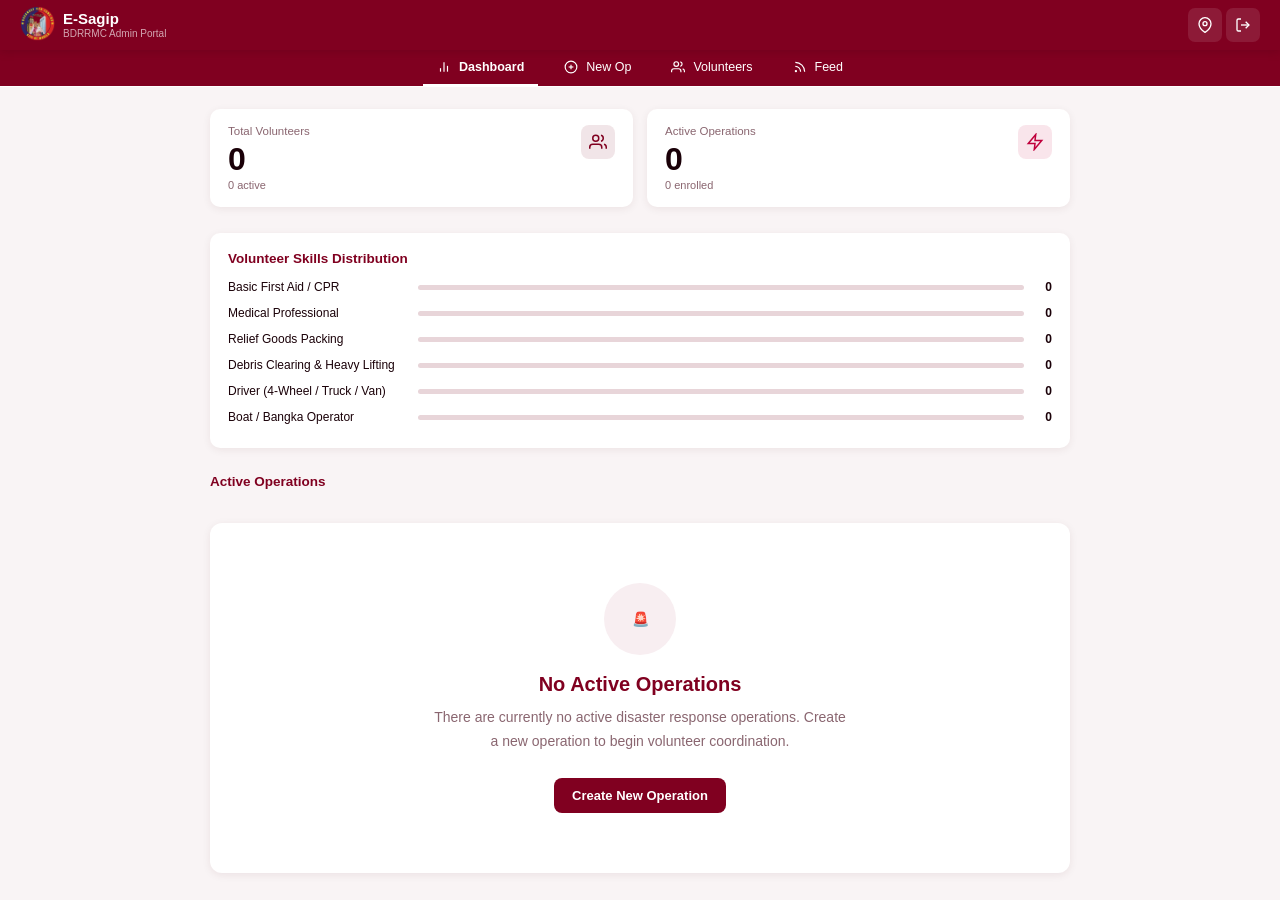
==== E-Sagip/admin_page.html @ 618970b9 "Update admin_page.html" ====
<!DOCTYPE html>
<html lang="en">
<head>
  <meta charset="UTF-8" />
  <meta name="viewport" content="width=device-width, initial-scale=1.0" />
  <title>E-Sagip – Admin Portal</title>
  <link rel="stylesheet" href="style.css" >
  <link rel="stylesheet" href="mobile.css">
  <link rel="stylesheet" href="style2.css">
  <link rel="icon" href="Images/628_icon.png" type="image/png" />
</head>
<body class="admin-page">

  <!-- Top Nav -->
  <nav class="topnav">
    <div class="topnav-logo">
      <div class="shield-sm">
        <img src="Images/628_logo.png" alt="E-Sagip Logo">
      </div>
      <div class="topnav-brand">
        <h2>E-Sagip</h2>
        <p>BDRRMC Admin Portal</p>
      </div>
    </div>
    <div class="topnav-spacer"></div>
    <div class="topnav-actions">
      <button class="icon-btn" title="Location" aria-label="Location" onclick="window.location.href='community_admin.html'">
        <svg viewBox="0 0 24 24" fill="none" stroke="currentColor" stroke-width="2">
          <path d="M21 10c0 7-9 13-9 13S3 17 3 10a9 9 0 1 1 18 0z"/>
          <circle cx="12" cy="10" r="3"/>
        </svg>
      </button>
      <button class="icon-btn" title="Logout" aria-label="Logout" onclick="handleLogout()">
        <svg viewBox="0 0 24 24" fill="none" stroke="currentColor" stroke-width="2">
          <path d="M9 21H5a2 2 0 0 1-2-2V5a2 2 0 0 1 2-2h4"/>
          <polyline points="16 17 21 12 16 7"/>
          <line x1="21" y1="12" x2="9" y2="12"/>
        </svg>
      </button>
    </div>
  </nav>

  <!-- Sub Nav -->
  <nav class="subnav">
    <button class="subnav-btn active" data-tab="dashboard" onclick="switchSubNav(this, 'dashboard')">
      <svg viewBox="0 0 24 24" fill="none" stroke="currentColor" stroke-width="2">
        <line x1="18" y1="20" x2="18" y2="10"/>
        <line x1="12" y1="20" x2="12" y2="4"/>
        <line x1="6" y1="20" x2="6" y2="14"/>
      </svg>
      Dashboard
    </button>
    <button class="subnav-btn" data-tab="newop" onclick="switchSubNav(this, 'newop')">
      <svg viewBox="0 0 24 24" fill="none" stroke="currentColor" stroke-width="2">
        <circle cx="12" cy="12" r="10"/><line x1="12" y1="8" x2="12" y2="16"/>
        <line x1="8" y1="12" x2="16" y2="12"/>
      </svg>
      New Op
    </button>
    <button class="subnav-btn" data-tab="volunteers" onclick="switchSubNav(this, 'volunteers')">
      <svg viewBox="0 0 24 24" fill="none" stroke="currentColor" stroke-width="2">
        <path d="M17 21v-2a4 4 0 0 0-4-4H5a4 4 0 0 0-4 4v2"/>
        <circle cx="9" cy="7" r="4"/>
        <path d="M23 21v-2a4 4 0 0 0-3-3.87"/>
        <path d="M16 3.13a4 4 0 0 1 0 7.75"/>
      </svg>
      Volunteers
    </button>
    <button class="subnav-btn" data-tab="feed" onclick="switchSubNav(this, 'feed')">
      <svg viewBox="0 0 24 24" fill="none" stroke="currentColor" stroke-width="2">
        <path d="M4 11a9 9 0 0 1 9 9"/><path d="M4 4a16 16 0 0 1 16 16"/>
        <circle cx="5" cy="19" r="1"/>
      </svg>
      Feed
    </button>
  </nav>

  <!-- Dashboard Tab -->
  <div id="tab-dashboard" class="dashboard-content">

    <!-- Stats -->
    <div class="stats-row">
      <div class="stat-card">
        <div class="stat-info">
          <div class="stat-label">Total Volunteers</div>
          <div class="stat-value-v">0</div>
          <div class="stat-sub">0 active</div>
        </div>
        <div class="stat-icon red">
          <svg viewBox="0 0 24 24" fill="none" stroke="currentColor" stroke-width="2">
            <path d="M17 21v-2a4 4 0 0 0-4-4H5a4 4 0 0 0-4 4v2"/>
            <circle cx="9" cy="7" r="4"/>
            <path d="M23 21v-2a4 4 0 0 0-3-3.87"/>
            <path d="M16 3.13a4 4 0 0 1 0 7.75"/>
          </svg>
        </div>
      </div>
      <div class="stat-card">
        <div class="stat-info">
          <div class="stat-label">Active Operations</div>
          <div class="stat-value-op">0</div>
          <div class="stat-sub">0 enrolled</div>
        </div>
        <div class="stat-icon orange">
          <svg viewBox="0 0 24 24" fill="none" stroke="currentColor" stroke-width="2">
            <polygon points="13 2 3 14 12 14 11 22 21 10 12 10 13 2"/>
          </svg>
        </div>
      </div>
    </div>

    <!-- Volunteer Skills Distribution -->
    <div class="skills-card">
      <div class="section-title">Volunteer Skills Distribution</div>
      <div class="skill-row">
        <span class="skill-label">Basic First Aid / CPR</span>
        <div class="skill-bar-wrap"><div class="skill-bar" style="width:0%"></div></div>
        <span class="skill-count">0</span>
      </div>
      <div class="skill-row">
        <span class="skill-label">Medical Professional</span>
        <div class="skill-bar-wrap"><div class="skill-bar" style="width:0%"></div></div>
        <span class="skill-count">0</span>
      </div>
      <div class="skill-row">
        <span class="skill-label">Relief Goods Packing</span>
        <div class="skill-bar-wrap"><div class="skill-bar" style="width:0%"></div></div>
        <span class="skill-count">0</span>
      </div>
      <div class="skill-row">
        <span class="skill-label">Debris Clearing & Heavy Lifting</span>
        <div class="skill-bar-wrap"><div class="skill-bar" style="width:0%"></div></div>
        <span class="skill-count">0</span>
      </div>
      <div class="skill-row">
        <span class="skill-label">Driver (4-Wheel / Truck / Van)</span>
        <div class="skill-bar-wrap"><div class="skill-bar" style="width:0%"></div></div>
        <span class="skill-count">0</span>
      </div>
      <div class="skill-row">
        <span class="skill-label">Boat / Bangka Operator</span>
        <div class="skill-bar-wrap"><div class="skill-bar" style="width:0%"></div></div>
        <span class="skill-count">0</span>
      </div>
    </div>

    <!-- Active Operations -->
    
    <div class="section-title">Active Operations</div>
    <div class="operations-list" id="operation-list">
      
       <div class="empty-state">
        <div class="empty-icon">🚨</div>
        <h3>No Active Operations</h3>
        <p>
            There are currently no active disaster response
            operations. Create a new operation to begin
            volunteer coordination.
        </p>

        <button class="empty-btn"
                onclick="switchSubNav(document.querySelector('[onclick*=newop]'),'newop')">
            Create New Operation
        </button>
       </div>
    </div>
  </div>

  <!-- New Op Tab -->
  <div id="tab-newop" class="dashboard-content hidden">
    <div class="section-title">Deploy New Operation</div>
    <div class="newop-card">
      <div class="form-group">
        <label>Operation Title<span class="req">*</span></label>
        <div class="input-wrap">
          <input type="text" placeholder="e.g. Flood Relief Distribution" />
        </div>
      </div>
      <div class="form-group">
        <label>
          <svg viewBox="0 0 24 24" fill="none" stroke="currentColor" stroke-width="2" width="12" height="12"><path d="M21 10c0 7-9 13-9 13S3 17 3 10a9 9 0 1 1 18 0z"/><circle cx="12" cy="10" r="3"/></svg>
          Location <span class="req">*</span>
        </label>
        <div class="input-wrap">
          <input type="text" placeholder="Purok/Street, Brgy. 628, Sta. Mesa" />
        </div>
      </div>
      <div class="newop-row">
        <div class="form-group">
          <label>
            <svg viewBox="0 0 24 24" fill="none" stroke="currentColor" stroke-width="2" width="12" height="12"><circle cx="12" cy="12" r="10"/><polyline points="12 6 12 12 16 14"/></svg>
            Schedule <span class="req">*</span>
          </label>
          <div class="input-wrap">
            <input type="datetime-local" id="sched"/>
          </div>
        </div>
        <div class="form-group">
          <label>
            <svg viewBox="0 0 24 24" fill="none" stroke="currentColor" stroke-width="2" width="12" height="12"><path d="M17 21v-2a4 4 0 0 0-4-4H5a4 4 0 0 0-4 4v2"/><circle cx="9" cy="7" r="4"/></svg>
            Volunteer Slots <span class="req">*</span>
          </label>
          <div class="input-wrap">
            <input type="number" placeholder="e.g. 20" min="1" max="1000" id="slots"/>
          </div>
        </div>
      </div>
      <div class="form-group">
        <label>Description</label>
        <textarea placeholder="Describe the operation objectives and tasks…" rows="4"></textarea>
      </div>
      <div class="form-group">
        <label>Required Skills<span class="req">*</span></label>
        <div class="skill-tags-wrap" id="skill-tags">
          <label><input type="checkbox" value="Relief Goods Packing"><span class="skill-tag">Relief Goods Packing</span></label>
          <label><input type="checkbox" value="Donation Sorting"><span class="skill-tag">Donation Sorting</span></label>
          <label><input type="checkbox" value="Inventory & Listing"><span class="skill-tag">Inventory & Listing</span></label>
          <label><input type="checkbox" value="Debris Clearing & Heavy Lifting"><span class="skill-tag">Debris Clearing & Heavy Lifting</span></label>
          <label><input type="checkbox" value="Mud Clearing & Sweeping"><span class="skill-tag">Mud Clearing & Sweeping</span></label>
          <label><input type="checkbox" value="Basic Carpentry"><span class="skill-tag">Basic Carpentry</span></label>
          <label><input type="checkbox" value="Community Kitchen / Cooking"><span class="skill-tag">Community Kitchen / Cooking</span></label>
          <label><input type="checkbox" value="Crowd Control & Ushering"><span class="skill-tag">Crowd Control & Ushering</span></label>
          <label><input type="checkbox" value="Child & Elderly Care"><span class="skill-tag">Child & Elderly Care</span></label>
          <label><input type="checkbox" value="Basic First Aid / CPR"><span class="skill-tag">Basic First Aid / CPR</span></label>
          <label><input type="checkbox" value="Medical Professional"><span class="skill-tag">Medical Professional</span></label>
          <label><input type="checkbox" value="Psychological First Aid"><span class="skill-tag">Psychological First Aid</span></label>
          <label><input type="checkbox" value="Driver (4-Wheel / Truck / Van)"><span class="skill-tag">Driver (4-Wheel / Truck / Van)</span></label>
          <label><input type="checkbox" value="Basic Electrical / Wiring Safety"><span class="skill-tag">Basic Electrical / Wiring Safety</span></label>
          <label><input type="checkbox" value="Boat / Bangka Operator"><span class="skill-tag">Boat / Bangka Operator</span></label>
          <label><input type="checkbox" value="None"><span class="skill-tag">None</span></label>
          <label>
            <input type="checkbox" value="Others" name="skill" id="skill-others" class="others" />
            <span class="skill-tag">Others: Please Specify</span>
          </label>
          <div class="others-div hidden" id="others-div">
            <label for="other-skill">Please describe other required skills:</label>
            <textarea id="other-skill" class="other-skill" placeholder="Enter other skills here"></textarea>
          </div>
        </div>
      </div>
      <button class="btn-deploy" onclick="handleDeployOp()">🚀Deploy Operation</button>
    </div>
  </div>

  <!-- Volunteers Tab -->
  <div id="tab-volunteers" class="dashboard-content hidden">
    <div class="section-title">Volunteer Database</div>

    <!-- Search -->
    <div class="vol-search-wrap">
      <svg viewBox="0 0 24 24" fill="none" stroke="currentColor" stroke-width="2" width="15" height="15"><circle cx="11" cy="11" r="8"/><line x1="21" y1="21" x2="16.65" y2="16.65"/></svg>
      <input type="text" id="vol-search" placeholder="Search by name or skill…" oninput="filterVolunteers()" />
    </div>

    <!-- Skill filter chips -->
    <!-- Skill Tabs -->
<div class="vol-filter-row" id="vol-filter-row">
  <button class="vfilter-btn active" data-key="all"      onclick="setVolTab(this)">All Skills</button>
  <button class="vfilter-btn"        data-key="firstaid" onclick="setVolTab(this)">Basic First Aid / CPR</button>
  <button class="vfilter-btn"        data-key="medical"  onclick="setVolTab(this)">Medical Professional</button>
  <button class="vfilter-btn"        data-key="psych"    onclick="setVolTab(this)">Psychological First Aid</button>
  <button class="vfilter-btn"        data-key="relief"   onclick="setVolTab(this)">Relief Goods Packing</button>
  <button class="vfilter-btn"        data-key="debris"   onclick="setVolTab(this)">Debris Clearing &amp; Heavy Lifting</button>
  <button class="vfilter-btn"        data-key="driver"   onclick="setVolTab(this)">Driver</button>
  <button class="vfilter-btn"        data-key="boat"     onclick="setVolTab(this)">Boat / Bangka Operator</button>
</div>

<!-- Tab Panels -->
<div id="vol-panels">



  <div class="vol-panel" id="vpanel-firstaid">
    <div class="vol-empty-state">
      <div class="empty-icon">🩹</div>
      <h3>No First Aid / CPR Volunteers yet</h3>
      <p>Recruit volunteers with CPR and first aid training.</p>
    </div>
  </div>

  <div class="vol-panel" id="vpanel-medical">
    <div class="vol-empty-state">
      <div class="empty-icon">🏥</div>
      <h3>No Medical Professional yet</h3>
      <p>Recruit Volunteers with medical background.</p>
    </div>
  </div>

  <div class="vol-panel" id="vpanel-psych">
    <div class="vol-empty-state">
      <div class="empty-icon">🧠</div>
      <h3>No Psych First Aid volunteers yet</h3>
      <p>Recruit volunteer with mental health training.</p>
    </div>
  </div>

  <div class="vol-panel" id="vpanel-relief">
    <div class="vol-empty-state">
      <div class="empty-icon">📦</div>
      <h3>No relief goods packers yet</h3>
      <p>No registered volunteers for packing operations.</p>
    </div>
  </div>

  <div class="vol-panel" id="vpanel-debris">
    <div class="vol-empty-state">
      <div class="empty-icon">🪨</div>
      <h3>No debris clearing volunteers yet</h3>
      <p>No registered volunteers for debris clearing</p>
    </div>
  </div>

  <div class="vol-panel" id="vpanel-driver">
    <div class="vol-empty-state">
      <div class="empty-icon">🚗</div>
      <h3>No registered volunteers driver yet</h3>
      <p>Recruit driver for logistics and evacuation.</p>
    </div>
  </div>

  <div class="vol-panel" id="vpanel-boat">
    <div class="vol-empty-state">
      <div class="empty-icon">⛵</div>
      <h3>No boat operator volunteers yet</h3>
      <p>Recruit volunteers with experience in boat operations.</p>
    </div>
  </div>

</div>
    <!--SAMPLE DESIGN-->
    
    <div class="vol-list" id="vol-list">

  <div class="vol-card">
    <div class="vol-ops">
      <div class="vol-avatar">MS</div>
      <div class="vol-info">
        <div class="vol-name">Sample lang 'to' <span class="vol-badge active">active</span></div>
        <div class="vol-meta">Purok 2, Brgy. 628 · 09171234567</div>
        <div class="vol-skills-row">
          <span class="vstag">Basic First Aid / CPR</span>
          <span class="vstag">Medical Professional</span>
        </div>
      </div>
      <div class="vol-ops-text">
        <span class="vol-ops-num">5</span>
        <span class="vol-ops-lbl">ops</span>
      </div>
    </div>
    <div class="vol-ops-btn">
      <button class="v-edit" onclick="openEditModal(this)">
        <svg viewBox="0 0 24 24" fill="none" stroke="currentColor" stroke-width="2" width="16" height="16">
          <path d="M11 4H4a2 2 0 0 0-2 2v14a2 2 0 0 0 2 2h14a2 2 0 0 0 2-2v-7"/>
          <path d="M18.5 2.5a2.121 2.121 0 0 1 3 3L12 15l-4 1 1-4 9.5-9.5z"/>
        </svg>
        Edit
      </button>
      <button class="v-approve" onclick="handleApprove(this)">
        <svg viewBox="0 0 24 24" fill="none" stroke="currentColor" stroke-width="2" width="16" height="16">
          <path d="M20 6L9 17l-5-5" />
        </svg>
        Approve
      </button>
      <button class="v-remove" onclick="openRemoveModal(this)">
        <svg viewBox="0 0 24 24" fill="none" stroke="currentColor" stroke-width="2" width="16" height="16">
          <polyline points="3 6 5 6 21 6"/>
          <path d="M19 6l-1 14a2 2 0 0 1-2 2H8a2 2 0 0 1-2-2L5 6"/>
          <path d="M10 11v6"/>
          <path d="M14 11v6"/>
          <path d="M9 6V4a1 1 0 0 1 1-1h4a1 1 0 0 1 1 1v2"/>
        </svg>
        Remove
      </button>
    </div>
  </div>

</div>


<!-- ===== EDIT MODAL ===== -->
<div class="modal-overlay hidden" id="edit-modal" role="dialog" aria-modal="true" aria-labelledby="edit-modal-title">
  <div class="modal-box">
    <button class="modal-close" onclick="closeEditModal()" aria-label="Close">&times;</button>
    <h2 class="modal-title" id="edit-modal-title">Edit Volunteer</h2>
    <div class="form-grp">
      <label class="form-lbl" for="edit-name">Full Name</label>
      <input type="text" id="edit-name" />
    </div>
    <div class="form-grp">
      <label class="form-lbl" for="edit-contact">Contact Number</label>
      <input type="text" id="edit-contact" />
    </div>
    <div class="form-grp">
      <label class="form-lbl" for="edit-address">Address</label>
      <input type="text" id="edit-address" />
    </div>
    <div class="form-grp">
      <label class="form-lbl" for="edit-status">Status</label>
       <select class="edit-status" id="edit-status">
            <option disabled selected>Select status</option>
            <option>active</option>
            <option>inactive</option>
      </select>
    </div>
    <div class="modal-footer">
      <button class="btn-cancel" onclick="closeEditModal()">Cancel</button>
      <button class="btn-save" onclick="saveEditModal()">Save Changes</button>
    </div>
  </div>
</div>


<!-- ===== REMOVE MODAL ===== -->
<div class="modal-overlay hidden" id="remove-modal" role="dialog" aria-modal="true" aria-labelledby="remove-modal-title">
  <div class="modal-box">
    <h2 class="modal-title" id="remove-modal-title">Remove Volunteer?</h2>
    <p class="confirm-text">
      This will permanently remove <strong id="remove-vol-name"></strong> from the database.
    </p>
    <div class="modal-footer">
      <button class="btn-cancel" onclick="closeRemoveModal()">Cancel</button>
      <button class="btn-remove-confirm" onclick="confirmRemoveModal()">Remove</button>
    </div>
  </div>
</div>
  </div>

  <!-- Feed Tab -->
  <div id="tab-feed" class="dashboard-content hidden">

    <!-- Hero Banner -->
    <div class="feed-hero">
      <div class="feed-hero-overlay">
        <div class="feed-hero-text">
          <h2>Community Impact Feed</h2>
          <p>Documenting the heart of Barangay 628</p>
        </div>
      </div>
    </div>

    <div class="feed-body">

      <!-- Quote Card -->
      <div class="feed-quote-card">
        <div class="feed-quote-avatar"><h1>❝</h1></div>
        <div class="feed-quote-text">
          <em>Ang pagtulong sa kapwa ay pagtulong sa sarili. Every hand we extend in service multiplies the strength of our community.</em>
          <div class="feed-quote-attr">— BDRRMC Brgy. 628</div>
        </div>
      </div>

      <!-- Leaderboard -->
      <div class="feed-section-card">
        <div class="feed-section-header">
          <span class="span1">
            <svg viewBox="0 0 24 24" fill="none" stroke="currentColor" stroke-width="2" width="20" height="20"><path d="M17 21v-2a4 4 0 0 0-4-4H5a4 4 0 0 0-4 4v2"/><circle cx="9" cy="7" r="4"/></svg>
            Volunteer Leaderboard
          </span>
          <span class="feed-month">June 2026</span>
        </div>
        <div class="leaderboard-list">
          <div class="lb-row">
            <span class="lb-medal gold"><p>🥇</p></span>
            <div class="lb-avatar"><h2>JR</h2></div>
            <div class="lb-info">
              <div class="lb-name">Jose Reyes</div>
              <div class="lb-role">Search & Rescue</div>
            </div>
            <div class="lb-right">
              <span class="lb-ops">0 ops</span>
              <span class="lb-pct">0%</span>
              <span class="time">96h</span>
            </div>
          </div>
        
      </div>
      </div>

      <!-- Impact Stats -->
      <div class="impact-stats-row">
        <div class="impact-stat">
          <svg viewBox="0 0 24 24" fill="none" stroke="var(--primary)" stroke-width="2" width="22" height="22"><path d="M17 21v-2a4 4 0 0 0-4-4H5a4 4 0 0 0-4 4v2"/><circle cx="9" cy="7" r="4"/><path d="M23 21v-2a4 4 0 0 0-3-3.87"/><path d="M16 3.13a4 4 0 0 1 0 7.75"/></svg>
          <div class="impact-num">0</div>
          <div class="impact-lbl">Volunteers</div>
        </div>
        <div class="impact-stat">
          <svg viewBox="0 0 24 24" fill="none" stroke="#e0003c" stroke-width="2" width="30" height="30"><path d="M20.84 4.61a5.5 5.5 0 0 0-7.78 0L12 5.67l-1.06-1.06a5.5 5.5 0 0 0-7.78 7.78l1.06 1.06L12 21.23l7.78-7.78 1.06-1.06a5.5 5.5 0 0 0 0-7.78z"/></svg>
          <div class="impact-num">0</div>
          <div class="impact-lbl">Families Helped</div>
        </div>
        <div class="impact-stat">
          <svg viewBox="0 0 24 24" fill="none" stroke="#e8a000" stroke-width="2" width="22" height="22"><polygon points="12 2 15.09 8.26 22 9.27 17 14.14 18.18 21.02 12 17.77 5.82 21.02 7 14.14 2 9.27 8.91 8.26 12 2"/></svg>
          <div class="impact-num">0</div>
          <div class="impact-lbl">Operations</div>
        </div>
      </div>

      <!-- Recent Successful Operations -->
     <div class="feed-section-header">
  <span class="rso">Recent Successful Operations</span>
  <a href="#" class="a-view">View all →</a>
</div>
<div class="recent-op-list" id="recent-op-list">
<div class="recent-op-card">

  <!-- Image area -->
  <div class="recent-op-img">
    <div class="recent-op-img-placeholder">
     <img src="Images/outreach.jpg" alt="outreach">
    </div>
    <div class="recent-op-date">April 3, 2026</div>
    <div class="recent-op-label">
      <svg viewBox="0 0 24 24" fill="none" stroke="currentColor"
           stroke-width="2" width="12" height="12">
        <polygon points="12 2 15.09 8.26 22 9.27 17 14.14
                         18.18 21.02 12 17.77 5.82 21.02
                         7 14.14 2 9.27 8.91 8.26 12 2"/>
      </svg>
      Most Impactful Operation – Q1 2026
    </div>
  </div>

  <div class="recent-op-body">
    <p class="recent-op-name">Typhoon Auring Relief Operations</p>
    <div class="recent-op-loc">
      <svg viewBox="0 0 24 24" fill="none" stroke="currentColor"
           stroke-width="2" width="12" height="12">
        <path d="M12 2C8.13 2 5 5.13 5 9c0 5.25 7 13 7 13s7-7.75 7-13c0-3.87-3.13-7-7-7z"/>
        <circle cx="12" cy="9" r="2.5"/>
      </svg>
      Purok 1–3, Brgy. 628
    </div>

    <div class="recent-op-badges">
      <span class="badge-vol">
        <svg viewBox="0 0 24 24" fill="none" stroke="currentColor"
             stroke-width="2" width="13" height="13">
          <path d="M17 21v-2a4 4 0 0 0-4-4H5a4 4 0 0 0-4 4v2"/>
          <circle cx="9" cy="7" r="4"/>
          <path d="M23 21v-2a4 4 0 0 0-3-3.87"/>
          <path d="M16 3.13a4 4 0 0 1 0 7.75"/>
        </svg>
        42 volunteers
      </span>
      <span class="badge-helped">
        <svg viewBox="0 0 24 24" fill="none" stroke="currentColor"
             stroke-width="2" width="13" height="13">
          <path d="M20.84 4.61a5.5 5.5 0 0 0-7.78 0L12 5.67l-1.06-1.06
                   a5.5 5.5 0 0 0-7.78 7.78l1.06 1.06L12 21.23l7.78-7.78
                   1.06-1.06a5.5 5.5 0 0 0 0-7.78z"/>
        </svg>
        380 helped
      </span>
    </div>

    <p class="recent-op-desc">
      42 volunteers distributed 380 relief packs to flood-affected families
      in Purok 1 to 3. Our logistics team worked through the night to ensure
      no family was left without aid. Maraming salamat sa lahat ng lumahok!
    </p>

    <div class="recent-op-tags">#ReliefOps</div>
  </div>

  <div class="recent-op-footer">
    <label class="recent-op-like" title="Like operation">
      <input type="checkbox" class="recent-op-like-input" aria-label="Like" />
      <span class="recent-op-icon-btn recent-op-like-btn">
        <svg viewBox="0 0 24 24" fill="none" stroke="currentColor"
             stroke-width="2" width="16" height="16">
          <path d="M20.84 4.61a5.5 5.5 0 0 0-7.78 0L12 5.67l-1.06-1.06
                   a5.5 5.5 0 0 0-7.78 7.78l1.06 1.06L12 21.23l7.78-7.78
                   1.06-1.06a5.5 5.5 0 0 0 0-7.78z"/>
        </svg>
        <span class="like-count">0</span>
      </span>
    </label>
    <button class="recent-op-icon-btn">
      <svg viewBox="0 0 24 24" fill="none" stroke="currentColor"
           stroke-width="2" width="16" height="16">
        <path d="M21 15a2 2 0 0 1-2 2H7l-4 4V5a2 2 0 0 1 2-2h14a2 2 0 0 1 2 2z"/>
      </svg>
      Comment
    </button>
    <button class="recent-op-btn">
      <svg viewBox="0 0 24 24" fill="none" stroke="currentColor"
           stroke-width="2" width="16" height="16">
        <circle cx="18" cy="5" r="3"/>
        <circle cx="6" cy="12" r="3"/>
        <circle cx="18" cy="19" r="3"/>
        <line x1="8.59" y1="13.51" x2="15.42" y2="17.49"/>
        <line x1="15.41" y1="6.51" x2="8.59" y2="10.49"/>
      </svg>
    </button>
    <span style="flex:1"></span>
    <button class="post-edit" id="post-edit"> <svg viewBox="0 0 24 24" fill="none" stroke="currentColor" stroke-width="2" width="16" height="16">
          <path d="M11 4H4a2 2 0 0 0-2 2v14a2 2 0 0 0 2 2h14a2 2 0 0 0 2-2v-7"/>
          <path d="M18.5 2.5a2.121 2.121 0 0 1 3 3L12 15l-4 1 1-4 9.5-9.5z"/>
        </svg><span class="a-post-edit">Edit</span></button>
    <button class="post-remove" id="post-remove"><svg viewBox="0 0 24 24" fill="none" stroke="currentColor" stroke-width="2" width="16" height="16">
          <polyline points="3 6 5 6 21 6"/>
          <path d="M19 6l-1 14a2 2 0 0 1-2 2H8a2 2 0 0 1-2-2L5 6"/>
          <path d="M10 11v6"/>
          <path d="M14 11v6"/>
          <path d="M9 6V4a1 1 0 0 1 1-1h4a1 1 0 0 1 1 1v2"/>
        </svg></button>
    </div>

</div>
</div>

  <div class="feed-footer-container">
    <div class="v-logo-container">
    <div class="v-logo">  <svg viewBox="0 0 24 24" fill="none" stroke="currentColor" stroke-width="2">
        <path d="M17 21v-2a4 4 0 0 0-4-4H5a4 4 0 0 0-4 4v2"/>
        <circle cx="9" cy="7" r="4"/>
        <path d="M23 21v-2a4 4 0 0 0-3-3.87"/>
        <path d="M16 3.13a4 4 0 0 1 0 7.75"/>
      </svg>
    </div>
    </div>

      <h3>Be Part of the Story</h3>
      <p>Join E-Sagip and help build a more resilient Barangay 628. Every volunteer counts.</p>
      <div class="vol-num-container">
      <p><svg viewBox="0 0 24 24" fill="none" stroke="currentColor" stroke-width="2" width="16" height="16">
  <polygon points="12 2 15.09 8.26 22 9.27 17 14.14 18.18 21.02 12 17.77 5.82 21.02 7 14.14 2 9.27 8.91 8.26 12 2"/>
</svg>
<p id="vol-num" class="vol-num">0</p> volunteers and counting</p>
      </div>
    
    </div>
  </div>

    </div>
  </div>

  <script src="script.js"></script>
  <script src="vol_filter.js"></script>
  <script src="edit_delete.js"></script>
  <script src="new_operation.js"></script>
</body>
</html>
---- E-Sagip/style.css ----
*, *::before, *::after {
  box-sizing: border-box;
  margin: 0;
  padding: 0;
}

:root {
  --primary: #800020;
  --primary-dark: #560019;
  --primary-light: #9b0030;
  --accent: #c0003c;
  --bg-dark: #4a0015;
  --bg-deeper: #2e000d;
  --white: #ffffff;
  --off-white: #f9f4f5;
  --light-gray: #f0e8ea;
  --mid-gray: #d4b8bc;
  --gray: #6b6566;
  --dark-gray: #332f2f;
  --text-dark: #1a0008;
  --text-muted: #8a6670;
  --warning-bg: #fff3cd;
  --warning-border: #ffc107;
  --warning-text: #856404;
  --card-shadow: 0 8px 32px rgba(74, 0, 21, 0.18);
  --input-border: #e0d0d4;
  --progress-bg: #e8d5d9;

  --font-main: 'Segoe UI', 'Inter', Arial, sans-serif;
}

body {
  font-family: var(--font-main);
  font-size: 14px;
  color: var(--text-dark);
  background: var(--off-white);
}

a {
  text-decoration: none;
  color: inherit;
}




/* ===== LOGIN PAGE ========================================================================================= */
.login-page {
  min-height: 100vh;
  background: radial-gradient(ellipse at 60% 30%, #9b0030 0%, #6a001e 40%, #2e000d 100%);
  display: flex;
  flex-direction: column;
  align-items: center;
  justify-content: center;
  padding: 24px;
}

.login-logo {
  display: flex;
  flex-direction: column;
  align-items: center;
  margin-bottom: 28px;
}

.login-logo img {
  width: 100px;
  height: 100px;
  margin-bottom: 12px;
  border-radius: 12px;
}
.login-logo h1 {
  color: var(--white);
  font-size: 26px;
  font-weight: 700;
  letter-spacing: 0.5px;
}

.login-logo p {
  color: rgba(255,255,255,0.6);
  font-size: 12px;
  margin-top: 2px;
  letter-spacing: 0.3px;
}

/* Card */
.login-card {
  background: var(--white);
  border-radius: 14px;
  width: 100%;
  max-width: 360px;
  padding: 28px 28px 24px;
  box-shadow: var(--card-shadow);
}

/* Tabs */
.login-tabs {
  display: flex;
  border-bottom: 1.5px solid var(--input-border);
  margin-bottom: 22px;
}

.tab-btn {
  flex: 1;
  background: none;
  border: none;
  padding: 9px 0 11px;
  font-size: 13px;
  font-weight: 500;
  color: var(--text-muted);
  cursor: pointer;
  display: flex;
  align-items: center;
  justify-content: center;
  gap: 6px;
  border-bottom: 2.5px solid transparent;
  margin-bottom: -1.5px;
  transition: color 0.2s, border-color 0.2s;
}

.tab-btn.active {
  color: var(--primary);
  border-bottom-color: var(--primary);
  font-weight: 600;
}

.tab-btn svg {
  width: 15px;
  height: 15px;
}

/* Alert */
.alert-warning {
  background: var(--warning-bg);
  border: 1px solid var(--warning-border);
  color: var(--warning-text);
  border-radius: 6px;
  padding: 8px 12px;
  font-size: 12px;
  display: flex;
  align-items: center;
  gap: 7px;
  margin-bottom: 16px;
}

.alert-warning svg {
  flex-shrink: 0;
  width: 14px;
  height: 14px;
}

/* Form */
.form-group,
.signin-form-group {
  margin-bottom: 16px;
}

.form-group label,
.signin-form-group label {
  display: block;
  font-size: 12.5px;
  font-weight: 600;
  color: var(--text-dark);
  margin-bottom: 5px;
}

.input-wrap {
  position: relative;
}


.form-group input,
.signin-form-group input {
  width: 100%;
  border: 1.5px solid var(--input-border);
  border-radius: 7px;
  padding: 9px 36px 9px 12px;
  font-size: 13px;
  color: var(--text-dark);
  background: var(--off-white);
  outline: none;
  transition: border-color 0.2s;
}

.form-group input:focus,
.signin-form-group input:focus {
  border-color: var(--primary);
  background: var(--white);
}

.form-group input::placeholder,
.signin-form-group input::placeholder {
  color: var(--mid-gray);
}

.address-div1,
.address-div2 {
  display: none;
  margin-top: 10px;

}

.address-div1.active,
.address-div2.active {
  display: block;
  display: flex;
  flex-direction: column;
}

.toggle-pw {
  position: absolute;
  right: 10px;
  top: 50%;
  transform: translateY(-50%);
  background: none;
  border: none;
  cursor: pointer;
  color: var(--text-muted);
  padding: 2px;
  display: flex;
  align-items: center;
}

.toggle-pw svg {
  width: 16px;
  height: 16px;
}

.resident-cb-container {

  display: flex;
  flex-direction: column;
}

.resident-cb-container {
  display: flex;
  flex-direction: column;
  border: 1px solid var(--light-gray);
  background-color: var(--light-gray);
  padding: 8px 12px;
}

.cb-div {
  display: flex;
  flex-direction: row;
  align-items: center; 
  gap: 8px;              
}

.cb-div input[type="checkbox"] {
  width: 16px;
  height: 13px;
  margin: 0;             
  cursor: pointer;
  flex-shrink: 0;        
}

.cb-div input[type="checkbox"]:checked {

  accent-color: var(--accent);
}

.cb-div label {
  font-size: 14px;
  cursor: pointer;
}

.resident-cb-container p {
  margin: 4px 0 0 0;
  font-size: 12px;
  color: gray;
}

.address-label-container {
  display: flex;
  align-items: center;
  gap: 8px;
  margin-top: 5px;
}

.address-label-container label {
  display: flex;
  align-items: center;
  gap: 8px;
  margin: 0;
  font-weight: 600;
}

.address-label-container .req {
  color: var(--primary);
  display: inline-flex;
  align-items: center;
  line-height: 1;
  margin-top: 5;
}

/* Sign In Button */
.btn-signin {
  width: 100%;
  background: var(--primary);
  color: var(--white);
  border: none;
  border-radius: 7px;
  padding: 11px;
  font-size: 14px;
  font-weight: 600;
  cursor: pointer;
  margin-top: 4px;
  transition: background 0.2s;
  letter-spacing: 0.2px;
}

.btn-signin:hover {
  background: var(--primary-light);
}

/* Links */
.form-links {
  display: flex;
  justify-content: space-between;
  margin-top: 14px;
  font-size: 12px;
}

.form-links a {
  color: var(--primary);
  font-weight: 500;
  transition: opacity 0.2s;
}

.form-links a:hover {
  opacity: 0.7;
}

.form-links-center {
  text-align: center;
  margin-top: 14px;
  font-size: 12px;
}

.form-links-center a {
  color: var(--primary);
  font-weight: 500;
}

/* Footer */
.login-footer {
  color: rgba(255,255,255,0.45);
  font-size: 11px;
  margin-top: 22px;
  text-align: center;
  letter-spacing: 0.2px;
}

/* ===== ADMIN DASHBOARD ===================================================================================*/
.admin-page {
  min-height: 100vh;
  background: var(--off-white);
  display: flex;
  flex-direction: column;
}

/* Top Nav */
.topnav {
  background: var(--primary);
  color: var(--white);
  display: flex;
  align-items: center;
  padding: 0 20px;
  height: 50px;
  gap: 12px;
  position: sticky;
  top: 0;
  z-index: 100;
  box-shadow: 0 2px 8px rgba(74,0,21,0.25);
}

.topnav-logo {
  display: flex;
  align-items: center;
  gap: 8px;
}

.topnav-logo img {
  width: 35px;
  height: 35px;
  border-radius: 6px;

}
.topnav-brand h2 {
  font-size: 15px;
  font-weight: 700;
  line-height: 1.1;
}

.topnav-brand p {
  font-size: 10px;
  opacity: 0.65;
}

.topnav-spacer { flex: 1; }

.topnav-actions {
  display: flex;
  gap: 4px;
}

.icon-btn {
  width: 34px;
  height: 34px;
  background: rgba(255,255,255,0.1);
  border: none;
  border-radius: 7px;
  cursor: pointer;
  display: flex;
  align-items: center;
  justify-content: center;
  color: white;
  transition: background 0.2s;
}

.icon-btn:hover {
  background: rgba(255,255,255,0.2);
}

.icon-btn svg {
  width: 16px;
  height: 16px;
}

/* Sub Nav */
.subnav {
  background: var(--primary);
  border-bottom: 1px solid var(--white);
  display: flex;
  justify-content: center;
  align-items: center;
  padding: 0 20px;
  width: 100%;
  gap: 12px;
}

.subnav-btn {
  background: none;
  border: none;
  border-bottom: 2.5px solid transparent;
  padding: 10px 14px;
  font-size: 12.5px;
  font-weight: 500;
  color: var(--white);
  cursor: pointer;
  display: flex;
  align-items: center;
  gap: 8px;
  transition: color 0.2s, border-color 0.2s;
  white-space: nowrap;
}

.subnav-btn.active {
  color: var(--white);
  border-bottom-color: var(--white);
  font-weight: 600;
}

.subnav-btn svg {
  width: 14px;
  height: 14px;
}

/* Dashboard Content */
.dashboard-content {
  padding: 22px 20px;
  max-width: 900px;
  margin: 0 auto;
  width: 100%;
}

/* Stats Row */
.stats-row {
  display: grid;
  grid-template-columns: 1fr 1fr;
  gap: 14px;
  margin-bottom: 26px;
}

.stat-card {
  background: var(--white);
  border-radius: 10px;
  padding: 16px 18px;
  box-shadow: 0 2px 8px rgba(74,0,21,0.07);
  display: flex;
  justify-content: space-between;
  align-items: flex-start;
}


.stat-card .stat-label {
  font-size: 11.5px;
  color: var(--text-muted);
  font-weight: 500;
  margin-bottom: 6px;
}

.stat-card .stat-value-v, .stat-value-op {
  font-size: 32px;
  font-weight: 700;
  color: var(--text-dark);
  line-height: 1;
}

.stat-card .stat-sub {
  font-size: 11px;
  color: var(--text-muted);
  margin-top: 4px;
}

.stat-card .stat-icon {
  width: 34px;
  height: 34px;
  border-radius: 8px;
  display: flex;
  align-items: center;
  justify-content: center;
}

.stat-card .stat-icon.red {
  background: rgba(122,0,36,0.1);
  color: var(--primary);
}

.stat-card .stat-icon.orange {
  background: rgba(192,0,60,0.1);
  color: var(--accent);
}

.stat-card .stat-icon svg {
  width: 18px;
  height: 18px;
}

/* Section */
.section-title {
  font-size: 13.5px;
  font-weight: 700;
  color: var(--primary);
  margin-bottom: 14px;
}

/* Skills */
.skills-card {
  background: var(--white);
  border-radius: 10px;
  padding: 18px 18px 12px;
  box-shadow: 0 2px 8px rgba(74,0,21,0.07);
  margin-bottom: 26px;
}

.skill-row {
  display: flex;
  align-items: center;
  margin-bottom: 12px;
  gap: 10px;
}

.skill-label {
  font-size: 12px;
  color: var(--text-dark);
  width: 180px;
  flex-shrink: 0;
}

.skill-bar-wrap {
  flex: 1;
  height: 5px;
  background: var(--progress-bg);
  border-radius: 99px;
  overflow: hidden;
}

.skill-bar {
  height: 100%;
  background: var(--primary);
  border-radius: 99px;
}

.skill-count {
  font-size: 12px;
  font-weight: 600;
  color: var(--text-dark);
  width: 18px;
  text-align: right;
  flex-shrink: 0;
}

#skill-tags input[type="checkbox"]:disabled + .skill-tag {
  color: var(--text-muted);
  cursor: not-allowed;
}

/* Operations */
.operations-list {
  display: flex;
  flex-direction: column;
  gap: 10px;
}

.op-card {
  background: var(--white);
  border-radius: 10px;
  padding: 14px 16px;
  box-shadow: 0 2px 8px rgba(74,0,21,0.07);
}

.op-header {
  display: flex;
  justify-content: space-between;
  align-items: flex-start;
  margin-bottom: 6px;
}

.op-name {
  font-size: 13px;
  font-weight: 600;
  color: var(--text-dark);
}

.op-count {
  font-size: 12.5px;
  font-weight: 600;
  color: var(--text-dark);
  display: flex;
  align-items: center;
  gap: 6px;
}

.op-count .chevron {
  cursor: pointer;
  color: var(--text-muted);
}

.op-count .chevron svg {
  width: 14px;
  height: 14px;
  transition: transform 0.2s;
}

.op-meta {
  display: flex;
  flex-direction: column;
  gap: 2px;
  margin-bottom: 8px;
}

.meta-container {
  display: flex;
  align-items: center;
  justify-content: space-between;
  gap: 12px;
  margin-bottom: 8px;
  flex-wrap: wrap;
}

.comp-container {
  max-width: 100%;
  display: flex;
  align-items: center;
  text-align: center;
  margin-top: 10px;
}

.comp-container svg {

  height: 1rem;

}

.complete {

  width: 100%;
  border: 1px solid rgb(12, 95, 34);
  background-color: #a8dd8fa2;
  color: rgb(12, 95, 34);
  border-radius: 20px;
  padding: 8px;
  font-family: var(--font-main);
  display: flex;
  align-items: center;
  justify-content: center;
  gap: 10px;
}

.complete:hover {

  background-color: #8fd48ba7;
  transition: background-color 0.3 ease;
  cursor: pointer;
}

.op-meta span {
  font-size: 11px;
  color: var(--text-muted);
  display: flex;
  align-items: center;
  gap: 5px;
}

.op-meta svg {
  width: 11px;
  height: 11px;
  flex-shrink: 0;
}

.op-progress-bar {
  height: 4px;
  background: var(--progress-bg);
  border-radius: 99px;
  overflow: hidden;
}

.op-progress-fill {
  height: 100%;
  background: var(--primary);
  border-radius: 99px;
}

/* Expanded op details */
.op-details {
  display: none;
  margin-top: 12px;
  padding-top: 12px;
  border-top: 1px solid var(--input-border);
}

.op-details.open {
  display: block;
}

.op-details p {
  font-size: 12px;
  color: var(--text-muted);
  margin-bottom: 6px;
}

.volunteer-tags {
  display: flex;
  flex-wrap: wrap;
  gap: 6px;
}

.vtag {
  background: rgba(122,0,36,0.08);
  color: var(--primary);
  border-radius: 5px;
  padding: 3px 9px;
  font-size: 11.5px;
  font-weight: 500;
}

.no-opt-container {

  display: flex;
  flex-direction: column;
  justify-content: center;
  text-align: center;
  background-color: var(--white);
  padding: 30px;
  border-radius: 10px;
  color: var(--text-muted);
}

.no-opt-container .no-opt-clock {

  height: 3rem;
}

/* ===== UTILITY ===== */
.hidden { display: none !important; }

/* ===New Operation section =============================================================================== */

.newop-card {
  background: var(--white);
  border-radius: 10px;
  padding: 18px 18px 12px;
  box-shadow: 0 2px 8px rgba(74,0,21,0.07);
}

.newop-row {
  display: flex;
  gap: 16px;
  flex-wrap: wrap;
}

.newop-row > * {
  flex: 1;
  min-width: 180px;
}

.newop-row input {
  width: 100%;
}

.form-group textarea,
.signin-form-group textarea {
  border: 1.5px solid var(--input-border);
  border-radius: 7px;
  padding: 9px 12px;
  font-size: 13px;
  color: var(--text-dark);
  background: var(--off-white);
  outline: none;
  transition: border-color 0.2s;
  width: 100%;
  min-height: 80px;
  resize: vertical;
}

.form-group textarea:focus,
.signin-form-group textarea:focus {
  border-color: var(--primary);
  background: var(--white);
}

.form-group textarea::placeholder,
.signin-form-group textarea::placeholder {
  color: var(--gray);
}

.form-group textarea + .toggle-pw,
.signin-form-group textarea + .toggle-pw {
  display: none;
}

.skill-tags-wrap {
  display: flex;
  flex-wrap: wrap;
  gap: 6px;
}

.skill-tags-wrap label input[type="checkbox"] {
  display: none;
}

.skill-tags-wrap label .skill-tag {
  cursor: pointer;
  background: rgba(122,0,36,0.08);
  color: var(--primary);
  border-radius: 5px;
  padding: 3px 9px;
  font-size: 11.5px;
  font-weight: 500;
  transition: background 0.2s ease;
}

.skill-tags-wrap label input[type="checkbox"].others + .skill-tag {
  min-width: 150px;
}

.others-div {
  width: 100%;
  display: none;
  margin-top: 10px;
}

.others-div:not(.hidden) {
  display: block;
}

.others-div label {
  display: block;
  margin-bottom: 6px;
  font-size: 13px;
  color: var(--text-dark);
}

.others-div textarea.other-skill {
  width: 100%;
  min-height: 90px;
  border: 1.5px solid var(--input-border);
  border-radius: 12px;
  padding: 12px;
  resize: vertical;
  background: var(--white);
  color: var(--text-dark);
  font-size: 13px;
}

.skill-tags-wrap label .skill-tag:hover {
  background: rgba(122,0,36,0.12);
}

.skill-tags-wrap label .skill-tag:active {
  background: rgba(122,0,36,0.16);
}

.skill-tags-wrap label input[type="checkbox"]:checked + .skill-tag {
  background: var(--primary);
  color: var(--white);
}

.skill-tags-wrap label input[type="checkbox"]:checked + .skill-tag:hover {
  background: var(--primary-light);
}

.skill-tags-wrap label input[type="checkbox"]:checked + .skill-tag:active {
  background: var(--primary);
}

.newop-card .btn-deploy {
  background: var(--primary);
  color: var(--white);
  border: none;
  border-radius: 20px;
  padding: 11px 18px;
  font-size: 14px;
  font-weight: 600;
  width: 100%;
  cursor: pointer;
  margin-top: 12px;
  transition: background 0.2s;
}

/* ====Volunteer Section ===================================================================================*/
#tab-volunteers .section-title {
  font-size: 16px;
  font-weight: 700;
  color: var(--primary);
  margin-bottom: 18px;
}

.vol-search-wrap {
  display: flex;
  gap: 10px;
  margin-bottom: 18px;
}

.vol-search-wrap input {
  flex: 1;
  border: 1.5px solid var(--input-border);
  border-radius: 7px;
  padding: 9px 36px 9px 12px;
  font-size: 13px;
  color: var(--text-dark);
  background: var(--off-white);
  outline: none;
  transition: border-color 0.2s;
}

.vol-search-wrap input:focus {
  border-color: var(--primary);
  background: var(--white);
}

.vol-search-wrap input::placeholder {
  color: var(--gray);
}

.vol-search-wrap .search-btn {
  width: 34px;
  height: 34px;
  background: var(--primary);
  border: none;
  border-radius: 7px;
  cursor: pointer;
  display: flex;
  align-items: center;
  justify-content: center;
  color: var(--white);
  transition: background 0.2s;
}

.vol-search-wrap .search-btn:hover {
  background: var(--primary-light);
}

.vol-search-wrap .search-btn svg {
  width: 16px;
  height: 16px;
}

.vol-filter-row{

  display:flex;
  align-items:center;
  gap:12px;
  margin-bottom:18px;
}

.vol-filter-row button{
  background: var(--off-white);
  border: 0;
  border-radius:7px;
  padding:6px 14px;
  font-size:12.5px;
  color:var(--primary-dark);
  cursor:pointer;
  transition:border-color 0.2s, background 0.2s;
}

.vol-filter-row button:hover{
  border-color: var(--primary);
  background: var(--off-white);
}

.vol-filter-row button.active{
  border-color: var(--primary);
  background: var(--primary);
  color: var(--white);
}

/* Tab panels */
.vol-panel {
  display: none;
}
.vol-panel.active {
  display: block;
}

/* Empty state inside panels */
.vol-empty-state {
  display: flex;
  flex-direction: column;
  align-items: center;
  justify-content: center;
  gap: 8px;
  padding: 3rem 1rem;
  border: 1px dashed #d1d5db;
  border-radius: 12px;
  background: #f9fafb;
  text-align: center;
  margin-top: 1rem;
}
.vol-empty-state .empty-icon {
  font-size: 2rem;
}
.vol-empty-state h3 {
  font-size: 14px;
  font-weight: 600;
  color: #374151;
  margin: 0;
}
.vol-empty-state p {
  font-size: 13px;
  color: #9ca3af;
  max-width: 240px;
  line-height: 1.5;
  margin: 0;
}

.vol-card {
  background: var(--white);
  border-radius: 10px;
  padding: 14px 16px;
  box-shadow: 0 2px 8px rgba(74,0,21,0.07);
  display: flex;
  align-items: center;
  justify-content: space-between;
  gap: 16px;
  flex-direction: column;
}

.vol-avatar {
  width: 40px;
  height: 40px;
  background: var(--primary);
  color: var(--white);
  border-radius: 50%;
  display: flex;
  align-items: center;
  justify-content: center;
  font-weight: 600;
}

.vol-info {
  display: flex;
  flex-direction: column;
  gap: 4px;
  flex: 1;
  min-width: 0;
}

.vol-name {
  font-size: 13px;
  font-weight: 600;
  color: var(--text-dark);
}

.vol-name .vol-badge {
  font-size: 10px;
  font-weight: 500;
  padding: 2px 6px;
  border-radius: 5px;
   background: rgba(35, 185, 42, 0.24);
  color: rgb(3, 49, 3);
}

.vol-badge.active {
  background: rgba(35, 185, 42, 0.24);
  color: rgb(3, 49, 3);
}

.vol-badge.inactive{
  background: rgba(209, 88, 104, 0.24);
  color: rgb(49, 3, 3);
}

.vol-meta {
  font-size: 11.5px;
  color: var(--text-muted);
}

.vol-skills-row {
  display: flex;
  flex-wrap: wrap;
  gap: 6px;
  margin-top: 6px;
}

.vstag {
  background: rgba(122,0,36,0.08);
  color: var(--primary);
  border-radius: 10px;
  padding: 3px 9px;
  font-size: 11.5px;
  font-weight: 500;
}

.vol-ops {
  display: flex;
  width: 100%;
  flex-direction: row;
  align-items: center;
  gap: 20px;
  padding-left: 5px;
  padding-right: 5px;
}

.vol-ops-btn > * {

  flex: 1;
}

.vol-ops-btn{

  width: 100%;
  display: flex;
  flex-direction: row;
  align-items: center;
  justify-content: center;
  gap: 10px;
}

.v-edit {

  padding: 2px 10px 2px 10px;
  width: 50%;
  height: 2rem;
  border-radius: 20px;
  border: 1px solid var(--primary);
  background-color: var(--white);
  color: var(--primary);
  font-family: var(--font-main);
}


.v-edit:hover {

  border: 1px solid var(--accent);
  transition: border 0.6s ease, color 0.6s ease;
  color: var(--accent);
  cursor: pointer;
}

.v-remove {

  padding: 1px 5px 1px 5px;
  width: 50%;
  height: 2rem;
  border: 1px solid var(--accent);
  border-radius: 20px;
  background-color: var(--white);
  color: var(--accent);
  gap: 10px;
}

.v-remove:hover {

  border: 1px solid var(--primary);
  color: var(--primary);
    transition: background-color 0.6s ease, color 0.6s ease;
  cursor: pointer;
}

.v-approve {

  padding: 2px 10px 2px 10px;
  width: 50%;
  height: 2rem;
  border-radius: 20px;
  border: 1px solid rgb(42, 107, 42);
  background-color: var(--white);
  color: rgb(42, 107, 42);
  font-family: var(--font-main);
}

.v-approve:hover {

  border: 1px solid rgb(16, 69, 16);
  color: rgb(16, 69, 16);
    transition: background-color 0.6s ease, color 0.6s ease;
  cursor: pointer;
}

.vol-count {
  font-size: 12.5px;
  color: var(--text-muted);
  margin-bottom: 12px;
}

.vol-list {
  display: flex;
  flex-direction: column;
  gap: 12px;
}

.vol-ops .vol-ops-num {
  background: rgba(122,0,36,0.08);
  color: var(--primary);
  border-radius: 10px;
  padding: 3px 9px;
  font-size: 11.5px;
  font-weight: 500;
  display: inline-flex;
  align-items: center;
}

.vol-ops .vol-ops-lbl {
  font-size: 11.5px;
  color: var(--text-muted);
  display: inline-flex;
  align-items: center;
}

/* ===== MODAL OVERLAY ===== */
.modal-overlay {
  position: fixed;
  inset: 0;
  background: rgba(0, 0, 0, 0.45);
  display: flex;
  align-items: center;
  justify-content: center;
  z-index: 1000;
}
.modal-overlay.hidden {
  display: none;
}
.modal-box {
  background: #fff;
  border-radius: 12px;
  padding: 1.5rem;
  width: 320px;
  max-width: 90vw;
  position: relative;
}
.modal-title {
  font-size: 17px;
  font-weight: 600;
  color: #1a1a1a;
  margin-bottom: 1rem;
}
.modal-close {
  position: absolute;
  top: 1rem;
  right: 1rem;
  background: none;
  border: none;
  font-size: 20px;
  cursor: pointer;
  color: #666;
  line-height: 1;
}
.modal-close:hover { color: #1a1a1a; }

/* ===== EDIT FORM ===== */
.form-grp { margin-bottom: 12px; }
.form-lbl {
  display: block;
  font-size: 12px;
  font-weight: 600;
  color: #7a1228;
  margin-bottom: 4px;
}
.form-grp input {
  width: 100%;
  padding: 8px 10px;
  font-size: 14px;
  border: 0.5px solid #ccc;
  border-radius: 8px;
  background: #fafafa;
  color: #1a1a1a;
  box-sizing: border-box;
}

.form-grp select {
  width: 100%;
  padding: 8px 10px;
  font-size: 14px;
  border: 0.5px solid #ccc;
  border-radius: 8px;
  background: #fafafa;
  color: #1a1a1a;
  box-sizing: border-box;
}

.form-grp input:focus {
  outline: none;
  border-color: #7a1228;
  box-shadow: 0 0 0 3px rgba(122, 18, 40, 0.1);
}

/* ===== CONFIRM TEXT ===== */
.confirm-text {
  font-size: 14px;
  color: #555;
  line-height: 1.5;
}
.confirm-text strong { color: #1a1a1a; }

/* ===== MODAL FOOTER ===== */
.modal-footer {
  display: flex;
  gap: 8px;
  margin-top: 1.25rem;
}
.btn-cancel {
  flex: 1;
  padding: 10px;
  font-size: 14px;
  background: transparent;
  border: 0.5px solid #bbb;
  border-radius: 999px;
  cursor: pointer;
  color: #1a1a1a;
}
.btn-cancel:hover { background: #f5f5f5; }
.btn-save {
  flex: 1;
  padding: 10px;
  font-size: 14px;
  font-weight: 600;
  background: #7a1228;
  color: #fff;
  border: none;
  border-radius: 999px;
  cursor: pointer;
}
.btn-save:hover { opacity: 0.88; }
.btn-remove-confirm {
  flex: 1;
  padding: 10px;
  font-size: 14px;
  font-weight: 600;
  background: #e05353;
  color: #fff;
  border: none;
  border-radius: 999px;
  cursor: pointer;
}
.btn-remove-confirm:hover { opacity: 0.88; }

/*=====FEED SECTION ==========================================================================================*/

.tab-feed {

  padding:0;
  max-width:100%;
}

.feed-hero {
  background: var(--white);
  border-radius: 20px;
  padding: 0;
  height: 12rem;
  box-shadow: 0 2px 8px rgba(74,0,21,0.07);
  overflow: hidden; 
}

.feed-hero-overlay {
  background-image: url('Images/outreach.jpg');
  background-size: cover;
  background-position: center;
  height: 100%;
  width: 100%;
  border-radius: 10px;
  background-blend-mode: normal;
  position: relative;
  display: flex;           
  align-items: flex-end;  
}

.feed-hero-overlay::before {
  content: '';
  position: absolute;
  inset: 0;
  background: linear-gradient(to top, rgba(74,0,21,0.7) 0%, transparent 80%);
  border-radius: 10px;
}

.feed-hero-text {
  position: relative; 
  z-index: 1;
  padding: 16px 20px;  
}

.feed-hero h2 {
  font-size: 16px;
  font-weight: 700;
  color: var(--white);
  margin-bottom: 4px;
}

.feed-hero p {
  font-size: 13px;
  color: var(--light-gray);
  margin: 0;
}

.feed-quote-card {

  border: 1px solid var(--bg-deeper);
  background: radial-gradient(ellipse at 60% 30%, #9b0030 0%, #6a001e 40%, #2e000d 100%);
  margin-top: 2%;
  border-radius: 20px;
  display: flex;
  flex-direction: row;
  padding: 10px;


}

.feed-quote-avatar {

  border: 1px solid var(--text-muted);
  border-radius: 50%;
  width: 2.5rem;
  height: 2.5rem;
  display: flex;
  justify-content: center;
  align-items: center;
  color: var(--white);
  padding: 0;
  font-size: 1rem;
  background-color: var(--text-muted);
  margin: 10px 10px 5px 10px;
}

.feed-quote-text {

  color: var(--off-white);
  font-size: 1rem;
}

.feed-quote-attr {

  color: #c51d52;
  font-size: 0.9rem;
  font-weight: bold;
  padding-top: 10px;
}

.feed-section-card{

  margin-top: 40px;
  background: var(--white);
  box-shadow: 0 5px 5px 0 rgba(32, 31, 31, 0.418);
  border-radius: 30px;
}

.feed-section-header .span1 {

  margin-top: 10px;
}

.feed-section-header {
  display: flex;
  align-items: center;
  justify-content: space-between;
  gap: 12px;
  margin: 10px 0 5px 10px;
  font-size: 1.1rem;
  color: var(--bg-dark);
  font-weight: bold;
}

.feed-section-header .span1,
.feed-section-header .rso {
  display: flex;
  align-items: center;
  gap: 8px;
}



.feed-section-header .feed-month {
  margin-left: 0;
  color: var(--gray);
  margin-right: 10px;
  margin-top: 10px;
}

.feed-section-header .a-view {
  color: var(--primary);
  font-size: 0.95rem;
  font-weight: 500;
}

.leaderboard-list {

  background-color: var(--white);
  border-bottom-left-radius: 20px;
  border-bottom-right-radius: 20px;

}

.lb-row {
  display: flex;
  flex-direction: row;
  align-items: center;
  padding: 20px;
  gap: 15px;
}

.lb-medal {
  height: 2rem;
  width: 2rem;
  font-size: 1.5rem;
  align-items: center;
  justify-content: center;
}

.lb-avatar {

  background-color: rgba(189, 64, 102, 0.637);
  border: 1px solid ;
  color: #560019;
  border-radius: 50%;
  padding-left: 7px;
  height: 2.5rem;
  width: 2.5rem;
  display: flex;
  text-align: center;
  align-items: center;
}

.lb-name {

  font-size: 1rem;
  font-weight: bold;

}

.lb-right {
  margin-left: auto;
  color: var(--primary);
  font-weight: bold;
  display: flex;
  flex-direction: column;
  align-items: flex-end;
  gap: 4px;
}

.lb-right .time {

  color: var(--gray);
  text-align: center;
}

.impact-stats-row {

  background: var(--off-white);
  display: flex;
  flex-direction: row;
  margin: 30px 0 0 0;
  justify-content: space-evenly;
  gap: 10px;

}

.impact-stat {

  border: 1px solid var(--white);
  border-radius: 30px;
  background-color: var(--white);
  display: flex;
  flex-direction: column;
  align-items: center;
  text-align: center;
  height: 10rem;
  width: 15rem;
  padding: 5%;
  box-shadow: 0 5px 5px 0 rgba(32, 31, 31, 0.418);
}



.impact-lbl {

  margin-top: 0px;
}

.rso {

  font-size: 1.5rem;
  font-weight:700;
  color:var(--primary);
}

.a-view {

  font-size:12px;
  color:var(--primary);
  font-weight:500;

}


.feed-section-header {
  display: flex;
  justify-content: space-between;
  align-items: center;
  margin-bottom: 14px;
}

.rso {
  font-size: 16px;
  font-weight: 500;
}

.a-view {
  font-size: 13px;
  color: #c0392b;
  text-decoration: none;
}


.recent-op-card {
  background: #fff;
  border: 0.5px solid rgba(0, 0, 0, 0.12);
  box-shadow: var(--card-shadow);
  border-radius: 12px;
  overflow: hidden;
  margin-bottom: 20px;
}


.recent-op-img {
    position: relative;   /* ✅ makes children position relative to this */
    width: 100%;
}

.recent-op-img-placeholder {
    width: 100%;
    height: 200px;
    overflow: hidden;
    border-radius: 12px 12px 0 0;
}

.recent-op-img-placeholder img {
    width: 100%;
    height: 100%;
    object-fit: cover;
    object-position: center;
    display: block;
}

.recent-op-date {
    position: absolute;  
    top: 10px;
    left: 10px;
    background: rgba(0, 0, 0, 0.55);
    color: #fff;
    font-size: 12px;
    padding: 4px 10px;
    border-radius: 999px;
    backdrop-filter: blur(4px);
}

.recent-op-label {
    position: absolute;   
    bottom: 10px;
    left: 10px;
    background: rgba(133, 0, 33, 0.85);
    color: #fff;
    font-size: 11px;
    padding: 4px 10px;
    display: flex;
    align-items: center;
    gap: 4px;
    backdrop-filter: blur(4px);
}


.recent-op-date {
  position: absolute;
  top: 10px;
  left: 10px;
  background: var(--primary);
  color: var(--white);
  font-size: 12px;
  font-weight: 500;
  padding: 4px 10px;
  border-radius: 20px;
}

.recent-op-label {
  position: absolute;
  bottom: 0;
  left: 0;
  right: 0;
  background: var(--warning-bg);
  padding: 6px 12px;
  display: flex;
  align-items: center;
  gap: 6px;
  font-size: 12px;
  font-weight: 500;
  color: #7a6000;
}

.recent-op-label svg {
  stroke: #e8a000;
  flex-shrink: 0;
}

.recent-op-body {
  padding: 14px 14px 10px;
}

.recent-op-name {
  font-size: 15px;
  font-weight: 500;
  margin: 0 0 3px;
}

.recent-op-loc {
  font-size: 12px;
  color: #666;
  display: flex;
  align-items: center;
  gap: 4px;
  margin-bottom: 10px;
}

.recent-op-badges {
  display: flex;
  gap: 8px;
  flex-wrap: wrap;
  margin-bottom: 12px;
}

.badge-vol {
  background: #fce8e8;
  color: #a32d2d;
  font-size: 12px;
  font-weight: 500;
  padding: 4px 10px;
  border-radius: 20px;
  display: flex;
  align-items: center;
  gap: 5px;
}

.badge-helped {
  background: #e6f4ea;
  color: #27500a;
  font-size: 12px;
  font-weight: 500;
  padding: 4px 10px;
  border-radius: 20px;
  display: flex;
  align-items: center;
  gap: 5px;
}


.recent-op-desc {
  font-size: 13px;
  color: #555;
  line-height: 1.6;
  margin: 0 0 12px;
}


.recent-op-tags {
  gap: 6px;
  margin-bottom: 12px;
  font-size: 11px;
  color: #1a5fa5;
  background: #e6f1fb;
  padding: 3px 9px;
  border-radius: 20px;
  font-weight: 500;
  max-width: max-content;
}


.recent-op-footer {
  border-top: 0.5px solid rgba(0, 0, 0, 0.1);
  padding: 10px 14px;
  display: flex;
  align-items: center;
  gap: 16px;
}

.recent-op-icon-btn {
  background: none;
  border: none;
  padding: 0;
  display: flex;
  align-items: center;
  gap: 5px;
  font-size: 13px;
  color: #666;
  cursor: pointer;
}

.recent-op-icon-btn:hover {

  color: #2e000d;
  
}

.recent-op-like {
  display: inline-flex;
  align-items: center;
  cursor: pointer;
}

.recent-op-like-input {
  position: absolute;
  opacity: 0;
  pointer-events: none;
  width: 0;
  height: 0;
}

.recent-op-like-btn {
  display: inline-flex;
  align-items: center;
  gap: 8px;
  color: #666;
  transition: color 0.15s ease, transform 0.08s ease;
}

.recent-op-like-input:checked + .recent-op-like-btn {
  color: #c0003c;
  transform: scale(1.02);
}

.recent-op-like .like-count {
  font-size: 13px;
  color: inherit;
}

/* Last footer button (action/overflow) styling */
.recent-op-btn {
  background: transparent;
  border: 1px solid rgba(0,0,0,0.06);
  padding: 8px;
  border-radius: 10px;
  display: inline-flex;
  align-items: center;
  justify-content: center;
  width: 40px;
  height: 40px;
  color: #666;
  transition: background 0.15s ease, color 0.15s ease, transform 0.08s ease;
}

.recent-op-btn svg {
  width: 16px;
  height: 16px;
}

.recent-op-btn:hover {
  background: rgba(122,0,36,0.06);
  color: #2e000d;
  transform: translateY(-2px);
}

.recent-op-btn:active {
  transform: translateY(0);
}

.post-edit {

  padding: 2px 10px 2px 10px;
  width: 50%;
  height: 2rem;
  border-radius: 20px;
  border: 1px solid var(--primary);
  background-color: var(--white);
  color: var(--primary);
  font-family: var(--font-main);
}


.post-edit:hover {

  border: 1px solid var(--accent);
  transition: border 0.6s ease, color 0.6s ease;
  color: var(--accent);
  cursor: pointer;
}

.post-remove {

  padding: 1px 5px 1px 5px;
  width: 50%;
  height: 2rem;
  border: 1px solid var(--accent);
  border-radius: 20px;
  background-color: var(--white);
  color: var(--accent);
  gap: 10px;
}

.post-remove:hover {

  border: 1px solid var(--primary);
  color: var(--primary);
    transition: background-color 0.6s ease, color 0.6s ease;
  cursor: pointer;
}

.feed-footer-container {

  background-color: var(--primary);
  margin-top: 30px;
  border-radius: 10px;
  display: flex;
  flex-direction: column;
  justify-content: center;
  text-align: center;
  padding: 30px;
  gap: 10px;
  box-shadow: var(--card-shadow);
 

}

.v-logo-container {
  display: flex;
  justify-content: center;
  align-items: center;
}

.v-logo-container > * {
  flex: 0 0 auto;
}

.feed-footer-container .v-logo {
  display: flex;
  align-items: center;
  justify-content: center;

  width: 3.5rem;
  height: 3.5rem;

  border-radius: 50%;
  background-color: rgba(170, 89, 89, 0.146);
  color: white;

  flex-shrink: 0;
}

.v-logo svg {

  height: 2rem;

}

.feed-footer-container h3 {

  color: white;
}

.feed-footer-container p  {

  color: #dc7d95;
}

.vol-num-container {

  color: #dc7d95;
  display: flex;
  flex-direction: row;
  text-align: center;
  justify-content: center;
  gap: 5px;
}

  /* ===== REGISTER PAGE ==================================================================================== */
    body { background: var(--off-white); }

    .reg-topbar {
      background: var(--primary);
      color: white;
      display: flex;
      align-items: center;
      padding: 0 18px;
      height: 52px;
      gap: 12px;
    }
    .reg-topbar .back-btn {
      background: none;
      border: none;
      color: white;
      cursor: pointer;
      padding: 4px;
      display: flex;
      align-items: center;
    }
    .reg-topbar .back-btn svg { width: 20px; height: 20px; }
    .reg-topbar-title h2 { font-size: 15px; font-weight: 700; line-height: 1.2; }
    .reg-topbar-title p  { font-size: 10.5px; opacity: 0.65; }
    .reg-topbar-spacer { flex: 1; }
    .reg-topbar-dots {
      display: flex;
      gap: 5px;
    }
    .reg-topbar-dots span {
      width: 18px;
      height: 4px;
      border-radius: 2px;
      background: rgba(255,255,255,0.35);
    }
    .reg-topbar-dots span.active { background: white; }

    /* Step indicator */
    .reg-steps {
      display: flex;
      align-items: center;
      justify-content: center;
      padding: 24px 0 10px;
      gap: 0;
    }
    .reg-step {
      display: flex;
      flex-direction: column;
      align-items: center;
      gap: 5px;
    }
    .step-circle {
      width: 30px;
      height: 30px;
      border-radius: 50%;
      border: 2px solid var(--mid-gray);
      background: white;
      display: flex;
      align-items: center;
      justify-content: center;
      font-size: 12px;
      font-weight: 700;
      color: var(--mid-gray);
      transition: all 0.3s;
    }
    .step-circle.done {
      background: var(--primary);
      border-color: var(--primary);
      color: white;
    }
    .step-circle.active {
      background: var(--primary);
      border-color: var(--primary);
      color: white;
    }
    .step-label {
      font-size: 10px;
      color: var(--text-muted);
      font-weight: 500;
    }
    .step-label.active { color: var(--primary); font-weight: 600; }
    .step-connector {
      width: 50px;
      height: 2px;
      background: var(--mid-gray);
      margin: 0 4px;
      margin-bottom: 18px;
      transition: background 0.3s;
    }
    .step-connector.done { background: var(--primary); }

    /* Card */
    .reg-card {
      background: white;
      border-radius: 12px;
      margin: 14px 20% 30px 20%;
      padding: 22px 20px 20px;
      box-shadow: 0 2px 12px rgba(74,0,21,0.08);
    }
    .reg-card h2 {
      font-size: 17px;
      font-weight: 700;
      color: var(--primary);
      margin-bottom: 4px;
    }
    .reg-card .reg-subtitle {
      font-size: 11.5px;
      color: var(--text-muted);
      margin-bottom: 18px;
      line-height: 1.5;
    }

    /* Form fields */
    .reg-row { display: flex; gap: 10px; }
    .reg-row .form-group { flex: 1; }

    .age-eligible {

      color: #22a050;
    }

    .age-minor {
      
      color: var(--accent);
    }

    .form-group { margin-bottom: 14px; }
    .form-group label {
      display: flex;
      align-items: center;
      gap: 5px;
      font-size: 12px;
      font-weight: 600;
      color: var(--text-dark);
      margin-bottom: 5px;
    }
    .form-group label svg { color: var(--primary); flex-shrink: 0; }
    .req { color: var(--accent); }

    .form-group input,
    .form-group select,
    .form-group textarea {
      width: 100%;
      border: 1.5px solid var(--input-border);
      border-radius: 7px;
      padding: 9px 12px;
      font-size: 12.5px;
      color: var(--text-dark);
      background: var(--off-white);
      outline: none;
      font-family: var(--font-main);
      transition: border-color 0.2s;
    }
    .form-group input:focus,
    .form-group select:focus,
    .form-group textarea:focus {
      border-color: var(--primary);
      background: white;
    }
    .form-group input::placeholder,
    .form-group textarea::placeholder { color: var(--mid-gray); }
    .form-group select 
    { 
      appearance: none; background-image: url("data:image/svg+xml,%3Csvg xmlns='http://www.w3.org/2000/svg' width='12' height='12' viewBox='0 0 24 24' fill='none' stroke='%238a6670' stroke-width='2'%3E%3Cpolyline points='6 9 12 15 18 9'/%3E%3C/svg%3E"); 
      background-repeat: no-repeat; 
      background-position: right 10px center;
       padding-right: 28px;
    }

  
    .emergency-row { display: flex; gap: 8px; }
    .emergency-row input { flex: 1; }

    .btn-backS1 {
      flex: 1;
      background: transparent;
      color: var(--primary);
      border: 1.5px solid var(--primary);
      border-radius: 20px;
      padding: 15px;
      font-size: 13.5px;
      font-weight: 600;
      cursor: pointer;
      display: flex;
      align-items: center;
      justify-content: center;
      gap: 7px;
      transition: background 0.2s, color 0.2s;
    }
    .btn-backS1:hover { background: var(--primary); color: white; }

    .step2-buttons .btn-next { flex: 1; }

     /* Next button */
    .btn-next {
      width: 100%;
      background: var(--primary);
      color: white;
      border: none;
      border-radius: 20px;
      padding: 12px;
      font-size: 13.5px;
      font-weight: 600;
      cursor: pointer;
      display: flex;
      align-items: center;
      justify-content: center;
      gap: 7px;
      transition: background 0.2s;
    }
    .btn-next:hover { background: var(--primary-light); }
    .btn-next svg { width: 15px; height: 15px; }
    .btn-next.green { background: #1a7a40; }
    .btn-next.green:hover { background: #22a050; }

    .step2-buttons {
      display: flex;
      flex-direction: row;
      gap: 8px;
      margin-top: 6px;
    }

    .step2-buttons .btn-backS1,
    .step2-buttons .btn-next {
      height: 48px;
    }

    .step2-buttons .btn-next { flex: 1; }
    .skill-category {
      border: 1.5px solid var(--input-border);
      border-radius: 10px;
      margin-bottom: 12px;
      overflow: hidden;
    }
    .skill-cat-header {
      display: flex;
      align-items: center;
      justify-content: space-between;
      padding: 11px 14px;
      cursor: pointer;
      background: white;
      user-select: none;
    }
    .skill-cat-header-left {
      display: flex;
      align-items: center;
      gap: 10px;
    }
    .skill-cat-icon {
      width: 28px;
      height: 28px;
      border-radius: 50%;
      display: flex;
      align-items: center;
      justify-content: center;
      flex-shrink: 0;
    }
    .skill-cat-icon svg { width: 15px; height: 15px; }
    .skill-cat-icon.blue  { background: #e8f0ff; color: #1a4db5; }
    .skill-cat-icon.orange{ background: #fff3e0; color: #b55a00; }
    .skill-cat-icon.green { background: #e6f4ea; color: #1a7a40; }
    .skill-cat-icon.red   { background: #fde8ec; color: #9b0030; }
    .skill-cat-icon.violet  { background: #e0f4f4; color: #440a83; }

    .skill-cat-titles .logistich4 { font-size: 12.5px; font-weight: 700; color: #1a4db5; }
    .skill-cat-titles .physicalh4 { font-size: 12.5px; font-weight: 700; color: #b55a00; }
    .skill-cat-titles .communityh4 { font-size: 12.5px; font-weight: 700; color: #1a7a40; }
    .skill-cat-titles  .healthh4 { font-size: 12.5px; font-weight: 700; color: #9b0030; }
    .skill-cat-titles  .techh4 { font-size: 12.5px; font-weight: 700; color: #440a83; }
    .skill-cat-titles p  { font-size: 10.5px; font-weight: 500; margin-top: 1px; }
    .skill-cat-titles p.light  { color: #1a4db5; }
    .skill-cat-titles p.heavy  { color: #b55a00; }
    .skill-cat-titles p.general{ color: #1a7a40; }
    .skill-cat-titles p.medical{ color: #9b0030; }
    .skill-cat-titles p.tech   { color: #440a83; }

    .skill-cat-chevron svg { width: 16px; height: 16px; color: var(--text-muted); transition: transform 0.2s; }
    .skill-cat-chevron.open svg { transform: rotate(180deg); }

    .skill-cat-body {
      border-top: 1px solid var(--input-border);
      padding: 10px 14px 6px;
      display: none;
    }
    .skill-cat-body.open { display: block; }

    .skill-checkbox {
      display: flex;
      align-items: center;
      gap: 10px;
      padding: 7px 0;
      cursor: pointer;
      font-size: 12.5px;
      color: var(--text-dark);
    }
    .skill-checkbox input[type="checkbox"] {
      width: 16px;
      height: 16px;
      accent-color: var(--primary);
      flex-shrink: 0;
      cursor: pointer;
      margin: 0;
      padding: 0;
      border-radius: 3px;
    }

    .skill-fil {

      color: var(--text-muted);
    }

    /* ===== STEP 3 – ACCOUNT ===== */
    .reg-summary {
      background: var(--off-white);
      border: 1px solid var(--input-border);
      border-radius: 8px;
      padding: 12px 14px;
      margin-bottom: 14px;
    }
    .reg-summary h4 { font-size: 12px; font-weight: 700; color: var(--text-dark); margin-bottom: 8px; }
    .reg-summary-row {
      display: flex;
      align-items: center;
      gap: 8px;
      font-size: 12px;
      color: var(--text-muted);
      margin-bottom: 4px;
    }
    .reg-summary-row svg { width: 12px; height: 12px; flex-shrink: 0; color: var(--primary); }
    .reg-summary-row span { color: var(--text-dark); font-weight: 500; }

    .reg-disclaimer {
      background: var(--warning-bg);
      border: 1px solid var(--warning-border);
      border-radius: 8px;
      padding: 11px 13px;
      margin-bottom: 16px;
      display: flex;
      gap: 8px;
      align-items: flex-start;
    }
    .reg-disclaimer svg { width: 14px; height: 14px; color: #856404; flex-shrink: 0; margin-top: 1px; }
    .reg-disclaimer p { font-size: 11.5px; color: var(--warning-text); line-height: 1.5; }

    /* Hidden steps */
    .reg-step-panel { display: none; }
    .reg-step-panel.active { display: block; }

    /* Success screen */
    .reg-success {
      display: none;
      flex-direction: column;
      align-items: center;
      justify-content: center;
      padding: 40px 20px;
      text-align: center;
    }
    .reg-success.active { display: flex; }
    .success-icon {
      width: 64px;
      height: 64px;
      background: #e6f4ea;
      border-radius: 50%;
      display: flex;
      align-items: center;
      justify-content: center;
      margin-bottom: 16px;
    }
    .success-icon svg { width: 32px; height: 32px; color: #1a7a40; }
    .reg-success h2 { font-size: 18px; font-weight: 700; color: var(--primary); margin-bottom: 8px; }
    .reg-success p  { font-size: 13px; color: var(--text-muted); line-height: 1.6; max-width: 280px; }
    .btn-back-login {
      margin-top: 24px;
      background: var(--primary);
      color: white;
      border: none;
      border-radius: 7px;
      padding: 12px 28px;
      font-size: 13px;
      font-weight: 600;
      cursor: pointer;
    }
---- E-Sagip/mobile.css ----
@media (min-width: 320px) and (max-width: 767px) {
  body {
    overflow: auto;
    scrollbar-width: thin;
    -ms-overflow-style: none;
  }
  body::-webkit-scrollbar {
    width: 0;
    height: 0;
  }
  
    .subnav {
    gap: 6px;
    padding: 0 10px;
    flex-wrap: nowrap;
    overflow-x: auto;
    scrollbar-width: none;
    -ms-overflow-style: none;
  }
  .subnav::-webkit-scrollbar {
    display: none;
  }
  .subnav-btn {
    padding: 8px 8px;
    gap: 4px;
    font-size: 10px;
    flex-shrink: 0;
  }

  .vol-filter-row {
    overflow-x: scroll;
    scrollbar-width: thin;
    gap: 5px;
  }

  .feed-quote-card {
    flex-direction: row;
    padding: 12px;
    margin: 15px 10px;
    gap: 10px;
  }

  .feed-quote-avatar {
    width: 2.2rem;
    height: 2.2rem;
    margin: 0;
    font-size: 0.9rem;
    flex-shrink: 0;
    align-self: flex-start;
  }

  .feed-quote-text {
    font-size: 0.9rem;
    line-height: 1.4;
  }

  .feed-quote-attr {
    font-size: 0.8rem;
    padding-top: 6px;
  }

  .impact-stat {
    padding: 5%;
    height: 7rem;
    width: 12rem;
  }

  .reg-card {

    margin: 14px 2% 30px 2%;
  }

  .skill-checkbox {
      display: flex;
      align-items: center;
      gap: 10px;
      padding: 7px 0;
      cursor: pointer;
      font-size: 12px;
      color: var(--text-dark);
    }
    .skill-checkbox input[type="checkbox"] {
      width: 14px;
      height: 14px;
      accent-color: var(--primary);
      flex-shrink: 0;
      cursor: pointer;
      margin: 0;
      padding: 0;
      border-radius: 3px;
    }

    .vol-ops {

      gap: 35px;
    }

    .post-edit-span, .a-post-edit {

      display: none;
    }

    .modal-content {

      margin: 40px 10px 40px 10px;
    }
}
---- E-Sagip/style2.css ----
:root {
  --primary: #800020;
  --primary-dark: #560019;
  --primary-light: #9b0030;
  --accent: #c0003c;
  --bg-dark: #4a0015;
  --bg-deeper: #2e000d;
  --white: #ffffff;
  --off-white: #f9f4f5;
  --light-gray: #f0e8ea;
  --mid-gray: #d4b8bc;
  --gray: #6b6566;
  --dark-gray: #332f2f;
  --text-dark: #1a0008;
  --text-muted: #8a6670;
  --warning-bg: #fff3cd;
  --warning-border: #ffc107;
  --warning-text: #856404;
  --card-shadow: 0 8px 32px rgba(74, 0, 21, 0.18);
  --input-border: #e0d0d4;
  --progress-bg: #e8d5d9;

  --font-main: 'Segoe UI', 'Inter', Arial, sans-serif;
}

.hidden{
    display:none !important;
}

  .empty-state{
    background:#fff;
    border-radius:12px;
    padding:60px 30px;
    text-align:center;
    box-shadow:0 2px 8px rgba(74,0,21,.08);
    margin-top:20px;
}

.empty-icon{
    width:72px;
    height:72px;
    margin:0 auto 18px;
    display:flex;
    align-items:center;
    justify-content:center;
    background:#f8eef1;
    border-radius:50%;
    color:#8d0028;
}

.empty-icon svg{
    width:34px;
    height:34px;
}

.empty-state h3{
    color:var(--primary);
    margin-bottom:10px;
    font-size:20px;
}

.empty-state p{
    color:var(--text-muted);
    line-height:1.7;
    max-width:420px;
    margin:auto;
}
  
  .empty-btn{

    margin-top:24px;
    padding:10px 18px;

    background:var(--primary);
    color:#fff;

    border:none;
    border-radius:8px;

    font-size:13px;
    font-weight:600;

    cursor:pointer;
    transition:.25s;
}

.empty-btn:hover{

    background:var(--primary-light);

}


:root {
  --recovery-accent: #8a1538;      /* dark maroon - matches login button/title */
  --recovery-accent-dark: #6e0f2c; /* hover state */
  --recovery-icon-bg: #fbe7ec;     /* soft pink circle behind icons */
  --recovery-icon-color: #b23b54;  /* icon stroke color */
 
  --recovery-error-bg: #fdecef;    /* light pink error/notice background */
  --recovery-error-border: #f6c9d2;
  --recovery-error-text: #b3263f;
 
  --recovery-success-bg: #e3f6ea;
  --recovery-success-color: #2e7d4f;
 
  --recovery-text-muted: #8a8a93;
}
 
/* ---------- Back to Login link ---------- */
.back-to-login {
  width: 100%;
  max-width: 400px;
  margin: 0 auto 10px;
  text-align: left;
}
 
.back-to-login a {
  font-size: 13px;
  color: rgba(255, 255, 255, 0.85);
  text-decoration: none;
  display: inline-flex;
  align-items: center;
  gap: 6px;
  transition: color 0.2s ease;
}
 
.back-to-login a:hover {
  color: #ffffff;
  text-decoration: underline;
}
 
/* ---------- Recovery card ---------- */
.recovery-card {
  text-align: center;
}
 
.recovery-header h2 {
  font-size: 20px;
  font-weight: 700;
  color: var(--recovery-accent);
  margin: 0 0 4px;
}
 
.recovery-header p {
  font-size: 13px;
  color: var(--recovery-text-muted);
  margin: 0 0 20px;
}
 
/* ---------- Icon circle ---------- */
.recovery-icon {
  width: 56px;
  height: 56px;
  margin: 0 auto 18px;
  border-radius: 50%;
  background: var(--recovery-icon-bg);
  display: flex;
  align-items: center;
  justify-content: center;
}
 
.recovery-icon svg {
  width: 26px;
  height: 26px;
  stroke: var(--recovery-icon-color);
}
 
.recovery-icon.success-icon {
  background: var(--recovery-success-bg);
}
 
.recovery-icon.success-icon svg {
  stroke: var(--recovery-success-color);
}
 
/* ---------- Instruction text ---------- */
.recovery-instructions {
  font-size: 13.5px;
  color: #5c5c66;
  line-height: 1.6;
  margin: 0 0 20px;
}
 
/* ---------- Security question highlight ---------- */
.security-question {
  background: var(--recovery-error-bg);
  border: 1px solid var(--recovery-error-border);
  color: var(--recovery-accent);
  font-weight: 600;
  font-size: 14px;
  border-radius: 10px;
  padding: 12px 16px;
  margin: 0 0 18px;
  text-align: left;
}
 
/* ---------- Field error / notice ---------- */
.field-error {
  background: var(--recovery-error-bg);
  border: 1px solid var(--recovery-error-border);
  color: var(--recovery-error-text);
  font-size: 12.5px;
  border-radius: 8px;
  padding: 8px 12px;
  margin-top: 8px;
  text-align: left;
}
 
/* ---------- Steps ---------- */
.recovery-step {
  text-align: left;
}
 
.recovery-step .recovery-header,
.recovery-step .recovery-icon,
.recovery-step .recovery-instructions {
  text-align: center;
}
 
.recovery-step.hidden {
  display: none;
}
 
/* ---------- Success state ---------- */
.success-title {
  font-size: 16px;
  font-weight: 700;
  color: #2b2b33;
  text-align: center;
  margin: 0 0 10px;
}
 
.btn-link {
  display: block;
  text-align: center;
  text-decoration: none;
}
 
/* ---------- Responsive ---------- */
@media (max-width: 480px) {
  .back-to-login {
    padding: 0 4px;
  }
}
  
  
  /* ===== CLIENT: COMMUNITY INFORMATION PAGE ===== */
.community-page {
  min-height: 100vh;
  background: var(--off-white);
}

.community-header {
  background: var(--primary);
  color: var(--white);
  padding: 14px 20px;
  display: flex;
  align-items: center;
  gap: 14px;
  position: sticky;
  top: 0;
  z-index: 100;
  box-shadow: 0 2px 8px rgba(74,0,21,0.25);
}

.community-header .back-btn {
  background: rgba(255,255,255,0.1);
  border: none;
  border-radius: 7px;
  width: 34px;
  height: 34px;
  display: flex;
  align-items: center;
  justify-content: center;
  color: var(--white);
  cursor: pointer;
  flex-shrink: 0;
  transition: background 0.2s;
}

.community-header .back-btn:hover {
  background: rgba(255,255,255,0.2);
}

.community-header .back-btn svg {
  width: 18px;
  height: 18px;
}

.community-header-text h1 {
  font-size: 16px;
  font-weight: 700;
}

.community-header-text p {
  font-size: 11px;
  opacity: 0.65;
  margin-top: 2px;
}

/* Community sub-nav (Info Hub / Map / Bulletin / Contacts) */
.community-tabs {
  background: var(--primary);
  display: flex;
  border-top: 1px solid rgba(255,255,255,0.12);
  position: sticky;
  top: 64px;
  z-index: 99;
}

.community-tab {
  flex: 1;
  display: flex;
  flex-direction: column;
  align-items: center;
  justify-content: center;
  gap: 4px;
  padding: 10px 4px 11px;
  background: none;
  border: none;
  border-bottom: 2.5px solid transparent;
  color: rgba(255,255,255,0.62);
  font-size: 11px;
  font-weight: 500;
  font-family: var(--font-main);
  cursor: pointer;
  transition: color 0.2s, border-color 0.2s;
}

.community-tab svg {
  width: 16px;
  height: 16px;
}

.community-tab.active {
  color: var(--white);
  border-bottom-color: var(--white);
  font-weight: 600;
}

.community-tab:hover:not(.active) {
  color: rgba(255,255,255,0.85);
}

/* Content area */
.community-content {
  padding: 20px 20px 40px;
  max-width: 900px;
  margin: 0 auto;
  width: 100%;
}

.community-panel { display: none; }
.community-panel.active { display: block; }

.community-page-title {
  font-size: 15px;
  font-weight: 700;
  color: var(--primary);
  margin-bottom: 14px;
}

/* ----- Info Hub ----- */
.brgy-banner {
  background: var(--primary);
  color: var(--white);
  border-radius: 12px;
  padding: 18px;
  display: flex;
  gap: 12px;
  align-items: flex-start;
  margin-bottom: 18px;
}

.brgy-banner .banner-icon {
  width: 42px;
  height: 42px;
  border-radius: 50%;
  background: rgba(255,255,255,0.15);
  display: flex;
  align-items: center;
  justify-content: center;
  flex-shrink: 0;
}

.brgy-banner .banner-icon svg {
  width: 20px;
  height: 20px;
}

.brgy-banner h2 {
  font-size: 15px;
  font-weight: 700;
  margin-bottom: 2px;
}

.brgy-banner .banner-sub {
  font-size: 11px;
  opacity: 0.7;
  margin-bottom: 10px;
}

.brgy-banner .banner-desc {
  font-size: 12.5px;
  line-height: 1.65;
  opacity: 0.92;
}

.info-card {
  background: var(--white);
  border-radius: 10px;
  padding: 16px 18px;
  box-shadow: 0 2px 8px rgba(74,0,21,0.07);
  margin-bottom: 18px;
}

.info-card h3 {
  font-size: 14px;
  font-weight: 700;
  color: var(--primary);
  margin-bottom: 10px;
  display: flex;
  align-items: center;
  gap: 8px;
}

.info-card h3 svg {
  width: 16px;
  height: 16px;
  flex-shrink: 0;
}

.fact-row {
  display: flex;
  justify-content: space-between;
  align-items: center;
  gap: 12px;
  padding: 9px 0;
  border-bottom: 1px solid var(--light-gray);
  font-size: 12.5px;
}

.fact-row:last-child { border-bottom: none; }

.fact-row .fact-label { color: var(--text-muted); }

.fact-row .fact-value {
  font-weight: 600;
  color: var(--text-dark);
  text-align: right;
}

.risk-row {
  display: flex;
  gap: 10px;
  align-items: flex-start;
  padding: 10px 0;
  border-bottom: 1px solid var(--light-gray);
}

.risk-row:last-child { border-bottom: none; }

.risk-dot {
  width: 10px;
  height: 10px;
  border-radius: 50%;
  margin-top: 4px;
  flex-shrink: 0;
}

.risk-dot.high { background: #c0003c; }
.risk-dot.medium { background: #e07b00; }
.risk-dot.low { background: #1a7a40; }

.risk-row .risk-title {
  font-size: 12.5px;
  font-weight: 700;
  margin-bottom: 2px;
}

.risk-row .risk-title.high { color: #c0003c; }
.risk-row .risk-title.medium { color: #e07b00; }
.risk-row .risk-title.low { color: #1a7a40; }

.risk-row .risk-sub {
  font-size: 11.5px;
  color: var(--text-muted);
}

/* ----- Map ----- */
.map-area {
  position: relative;
  background: #dceee0;
  border-radius: 12px;
  height: 320px;
  margin-bottom: 18px;
  overflow: hidden;
  border: 1px solid var(--input-border);
  z-index: 0;
}

/* Leaflet marker pins (reusing the same colored-circle icon style) */
.brgy-map-pin .pin-icon {
  width: 26px;
  height: 26px;
  border-radius: 50%;
  display: flex;
  align-items: center;
  justify-content: center;
  color: var(--white);
  box-shadow: 0 2px 6px rgba(0,0,0,0.25);
}

.brgy-map-pin .pin-icon svg { width: 13px; height: 13px; }

.brgy-map-pin .pin-icon.maroon { background: var(--primary); }
.brgy-map-pin .pin-icon.green  { background: #1a7a40; }
.brgy-map-pin .pin-icon.red    { background: #c0003c; }
.brgy-map-pin .pin-icon.blue   { background: #1a4db5; }

/* Leaflet tooltip labels styled like the old map pin labels */
.leaflet-tooltip.brgy-map-tooltip {
  background: var(--white);
  border: none;
  border-radius: 5px;
  padding: 2px 7px;
  font-size: 10px;
  font-weight: 600;
  color: var(--text-dark);
  font-family: var(--font-main);
  box-shadow: 0 1px 4px rgba(0,0,0,0.1);
}

.leaflet-tooltip.brgy-map-tooltip::before { display: none; }

.brgy-map-popup { font-family: var(--font-main); font-size: 12px; }
.brgy-map-popup strong { color: var(--primary); }

.legend-grid {
  display: grid;
  grid-template-columns: 1fr 1fr;
  gap: 4px 16px;
}

.legend-item {
  display: flex;
  align-items: center;
  gap: 8px;
  font-size: 12.5px;
  color: var(--text-dark);
  padding: 5px 0;
}

.legend-dot {
  width: 10px;
  height: 10px;
  border-radius: 50%;
  flex-shrink: 0;
}

.legend-dot.maroon { background: var(--primary); }
.legend-dot.green  { background: #1a7a40; }
.legend-dot.red    { background: #c0003c; }
.legend-dot.blue   { background: #1a4db5; }

.evac-card {
  background: var(--white);
  border-radius: 10px;
  padding: 14px 16px;
  box-shadow: 0 2px 8px rgba(74,0,21,0.07);
  display: flex;
  gap: 12px;
  align-items: flex-start;
  margin-bottom: 10px;
}

.evac-icon {
  width: 36px;
  height: 36px;
  border-radius: 50%;
  background: #e6f4ea;
  color: #1a7a40;
  display: flex;
  align-items: center;
  justify-content: center;
  flex-shrink: 0;
}

.evac-icon svg { width: 18px; height: 18px; }

.evac-info { flex: 1; }

.evac-info .evac-name-row {
  display: flex;
  align-items: center;
  gap: 8px;
  margin-bottom: 2px;
  flex-wrap: wrap;
}

.evac-info h4 {
  font-size: 13px;
  font-weight: 700;
  color: var(--text-dark);
}

.evac-tag {
  font-size: 10px;
  font-weight: 600;
  padding: 2px 8px;
  border-radius: 999px;
}

.evac-tag.primary   { background: #fde8ec; color: #9b0030; }
.evac-tag.secondary,
.evac-tag.tertiary  { background: var(--light-gray); color: var(--gray); }

.evac-info .evac-address {
  font-size: 11.5px;
  color: var(--text-muted);
  margin-bottom: 4px;
}

.evac-info .evac-capacity {
  font-size: 12px;
  font-weight: 700;
  color: #1a7a40;
}

/* ----- Bulletin ----- */
.bulletin-card {
  background: var(--white);
  border-radius: 10px;
  overflow: hidden;
  box-shadow: 0 2px 8px rgba(74,0,21,0.07);
  margin-bottom: 16px;
}

.bulletin-header {
  display: flex;
  align-items: center;
  gap: 10px;
  padding: 12px 16px;
}

.bulletin-header.blue   { background: #e8f0ff; }
.bulletin-header.violet { background: #f1e8fb; }
.bulletin-header.red    { background: #fde8ec; }
.bulletin-header.green  { background: #e6f4ea; }

.bulletin-icon {
  width: 30px;
  height: 30px;
  border-radius: 50%;
  display: flex;
  align-items: center;
  justify-content: center;
  flex-shrink: 0;
}

.bulletin-icon svg { width: 15px; height: 15px; }

.bulletin-icon.blue   { background: #1a4db5; color: var(--white); }
.bulletin-icon.violet { background: #7c3aed; color: var(--white); }
.bulletin-icon.red    { background: #c0003c; color: var(--white); }
.bulletin-icon.green  { background: #1a7a40; color: var(--white); }

.bulletin-header h4 { font-size: 13.5px; font-weight: 700; }

.bulletin-header.blue h4   { color: #1a4db5; }
.bulletin-header.violet h4 { color: #7c3aed; }
.bulletin-header.red h4    { color: #9b0030; }
.bulletin-header.green h4  { color: #1a7a40; }

.bulletin-list { padding: 10px 16px 14px; }

.bulletin-item {
  display: flex;
  gap: 10px;
  align-items: flex-start;
  padding: 6px 0;
  font-size: 12.5px;
  color: var(--text-dark);
  line-height: 1.55;
}

.num-badge {
  width: 18px;
  height: 18px;
  border-radius: 50%;
  flex-shrink: 0;
  display: flex;
  align-items: center;
  justify-content: center;
  font-size: 10px;
  font-weight: 700;
  color: var(--white);
  margin-top: 1px;
}

.num-badge.blue   { background: #1a4db5; }
.num-badge.violet { background: #7c3aed; }
.num-badge.red    { background: #c0003c; }
.num-badge.green  { background: #1a7a40; }

/* ----- Contacts ----- */
.hotline-card {
  background: var(--primary);
  color: var(--white);
  border-radius: 10px;
  padding: 14px 16px;
  display: flex;
  align-items: center;
  gap: 12px;
  margin-bottom: 16px;
}

.hotline-icon {
  width: 40px;
  height: 40px;
  border-radius: 50%;
  background: rgba(255,255,255,0.15);
  display: flex;
  align-items: center;
  justify-content: center;
  flex-shrink: 0;
}

.hotline-icon svg { width: 20px; height: 20px; }

.hotline-card .hotline-number { font-size: 18px; font-weight: 700; }

.hotline-card .hotline-desc {
  font-size: 11.5px;
  opacity: 0.8;
  margin-top: 2px;
}

.directory-card,
.dev-card {
  background: var(--white);
  border-radius: 10px;
  box-shadow: 0 2px 8px rgba(74,0,21,0.07);
  margin-bottom: 16px;
  overflow: hidden;
}

.directory-card h3 {
  font-size: 14px;
  font-weight: 700;
  color: var(--primary);
  padding: 14px 16px 6px;
}

.directory-row {
  display: flex;
  align-items: center;
  gap: 12px;
  padding: 10px 16px;
  border-bottom: 1px solid var(--light-gray);
}

.directory-row:last-child { border-bottom: none; }

.directory-icon {
  width: 34px;
  height: 34px;
  border-radius: 50%;
  display: flex;
  align-items: center;
  justify-content: center;
  flex-shrink: 0;
}

.directory-icon svg { width: 16px; height: 16px; }

.directory-icon.maroon { background: #fde8ec; color: #9b0030; }
.directory-icon.orange { background: #fff3e0; color: #e07b00; }
.directory-icon.blue   { background: #e8f0ff; color: #1a4db5; }
.directory-icon.green  { background: #e6f4ea; color: #1a7a40; }
.directory-icon.violet { background: #f1e8fb; color: #7c3aed; }

.directory-info { flex: 1; min-width: 0; }

.directory-info .dir-name {
  font-size: 12.5px;
  font-weight: 700;
  color: var(--text-dark);
}

.directory-info .dir-sub {
  font-size: 11px;
  color: var(--text-muted);
  margin-top: 1px;
}

.directory-number {
  font-size: 12.5px;
  font-weight: 700;
  text-align: right;
  flex-shrink: 0;
}

.directory-number.maroon { color: #9b0030; }
.directory-number.orange { color: #e07b00; }
.directory-number.blue   { color: #1a4db5; }
.directory-number.green  { color: #1a7a40; }
.directory-number.violet { color: #7c3aed; }

.dev-card-header {
  background: #fde8ec;
  padding: 12px 16px;
}

.dev-card-header h3 { font-size: 13.5px; font-weight: 700; color: #9b0030; }

.dev-card-header p {
  font-size: 11px;
  color: #9b0030;
  opacity: 0.75;
  margin-top: 2px;
}

.dev-row {
  display: flex;
  align-items: center;
  gap: 12px;
  padding: 12px 16px;
  border-bottom: 1px solid var(--light-gray);
}

.dev-row:last-child { border-bottom: none; }

.dev-avatar {
  width: 38px;
  height: 38px;
  border-radius: 50%;
  background: var(--light-gray);
  display: flex;
  align-items: center;
  justify-content: center;
  font-size: 10.5px;
  font-weight: 700;
  color: var(--text-muted);
  flex-shrink: 0;
}

.dev-info .dev-name {
  font-size: 12.5px;
  font-weight: 700;
  color: var(--text-dark);
}

.dev-info .dev-role {
  font-size: 11px;
  color: var(--primary);
  font-weight: 600;
  margin-top: 1px;
}

.dev-info .dev-school {
  font-size: 11px;
  color: var(--text-muted);
  margin-top: 1px;
}

.app-version-footer {
  text-align: center;
  font-size: 11px;
  color: var(--text-muted);
  padding: 16px 0 4px;
  line-height: 1.6;
}



/* FEED SYSTEM STYLES */
.portal-container {
    max-width: 850px !important;
    margin: 0 auto !important;
    padding: 20px !important;
}

.marquee-card {
    background: #7a0024;
    color: white;
    padding: 10px 20px;
    border-radius: 30px;
    font-size: 12px;
    font-weight: 600;
    margin-bottom: 20px;
}

.feed-hero-new {
    position: relative;
    height: 220px;
    border-radius: 25px;
    overflow: hidden;
    margin-bottom: 20px;
    box-shadow: 0 4px 15px rgba(0,0,0,0.1);
}

.feed-hero-new img { width: 100%; height: 100%; object-fit: cover; }

.hero-text-overlay {
    position: absolute; bottom: 0; left: 0; right: 0;
    padding: 25px;
    background: linear-gradient(transparent, rgba(0,0,0,0.8));
    color: white;
}

.maroon-quote-card {
    background: #560019;
    color: white;
    padding: 25px 35px;
    border-radius: 25px;
    position: relative;
    margin-bottom: 25px;
    text-align: left;
}

.quote-circle {
    position: absolute; left: 15px; top: 15px;
    width: 35px; height: 35px; background: rgba(255,255,255,0.1);
    border-radius: 50%; display: flex; align-items: center; justify-content: center;
    font-size: 18px;
}

.maroon-quote-card p { font-size: 14px; font-style: italic; margin-left: 20px; }
.maroon-quote-card small { display: block; margin-top: 10px; margin-left: 20px; color: #ff8fa3; }

.white-section-card {
    background: white;
    border-radius: 25px;
    padding: 20px;
    box-shadow: 0 4px 15px rgba(0,0,0,0.05);
    margin-bottom: 25px;
}

.card-header-between {
    display: flex; justify-content: space-between; align-items: center;
    margin-bottom: 15px; font-weight: 700; color: #7a0024;
}

.leaderboard-empty { padding: 30px; text-align: center; color: #aaa; font-size: 13px; }

.portal-stats-grid {
    display: grid;
    grid-template-columns: repeat(3, 1fr);
    gap: 15px;
    margin-bottom: 30px;
}

.portal-stat-box {
    background: white;
    border-radius: 25px;
    padding: 20px;
    text-align: center;
    box-shadow: 0 4px 15px rgba(0,0,0,0.05);
}

.p-stat-val { font-size: 24px; font-weight: 800; color: #7a0024; margin: 5px 0; }
.p-stat-lbl { font-size: 11px; color: #666; text-transform: uppercase; letter-spacing: 1px; }

.ops-header-flex {
    display: flex; justify-content: space-between; align-items: center;
    margin-bottom: 15px;
}

.ops-header-flex h3 { font-size: 15px; color: #7a0024; }
.ops-header-flex a { font-size: 12px; color: #7a0024; font-weight: bold; }

.empty-feed-placeholder {
    padding: 50px; text-align: center; background: rgba(0,0,0,0.02);
    border: 2px dashed #ddd; border-radius: 25px; color: #999;
}



/* =========================
   Operations Search
========================= */

.ops-search{
    position:relative;
    margin:20px 0 12px;
}

.search-icon{
    position:absolute;
    left:14px;
    top:50%;
    transform:translateY(-50%);
    color:#9b9b9b;
    display:flex;
    align-items:center;
    justify-content:center;
    pointer-events:none;
}

.ops-search input{
    width:100%;
    padding:12px 16px 12px 42px;
    border:1px solid #ddd;
    border-radius:10px;
    background:#fff;
    font-size:14px;
    outline:none;
    transition:.25s;
}

.ops-search input:focus{
    border-color:#8d0028;
    box-shadow:0 0 0 3px rgba(141,0,40,.12);
}

.ops-search input::placeholder{
    color:#999;
}

/* =========================
   Filter Chips
========================= */

.ops-filters{
    display:flex;
    gap:8px;
    overflow-x:auto;
    white-space:nowrap;
    padding-bottom:8px;
    margin-bottom:8px;

    scrollbar-width:none;
}

.ops-filters::-webkit-scrollbar{
    display:none;
}

.ops-filters button{
    border:none;
    border-radius:999px;
    padding:8px 14px;
    background:#f5f5f5;
    color:#8d0028;
    font-size:12px;
    font-weight:600;
    cursor:pointer;
    transition:.2s;
    flex-shrink:0;
}

.ops-filters button:hover{
    background:#ecd6dc;
}

.ops-filters button.active{
    background:#8d0028;
    color:#fff;
}


/* =========================
   Operations Count
========================= */

.ops-count{
    display:block;
    margin-bottom:18px;
    color:#777;
    font-size:12px;
}


/* =========================
   Responsive
========================= */

@media(max-width:768px){

    .ops-search input{
        font-size:13px;
    }

    .ops-filters button{
        font-size:11px;
        padding:7px 12px;
    }

}


/* =========================
   SUPERADMIN
========================= */


.export-item{
    display:flex;
    justify-content:space-between;
    align-items:center;
    padding:18px 0;
    border-bottom:1px solid #ececec;
}

.export-item:last-child{
    border-bottom:none;
}

.export-item strong{
    display:block;
    font-size:15px;
    color:#3b0d11;
}

.export-item small{
    color:#777;
    font-size:13px;
}


/* ==========================
   EXPORT SYSTEM DATA
========================== */

.export-card{
    background:#fff;
    border-radius:18px;
    padding:18px;
    margin-bottom:18px;
    box-shadow:0 2px 10px rgba(0,0,0,.08);
}

.export-title{
    display:flex;
    align-items:center;
    gap:8px;
    font-size:17px;
    font-weight:700;
    color:#7b001f;
    margin-bottom:16px;
}

.export-row{
    display:flex;
    justify-content:space-between;
    align-items:center;

    padding:15px 16px;

    border:1px solid #e8cfd5;
    border-radius:14px;

    margin-bottom:12px;

    cursor:pointer;
    transition:.2s;
}

.export-row:last-child{
    margin-bottom:0;
}

.export-row:hover{
    background:#faf6f7;
    border-color:#9b0027;
}

.export-left{
    display:flex;
    flex-direction:column;
}

.export-left strong{
    font-size:15px;
    color:#2f2f2f;
}

.export-left span{
    font-size:13px;
    color:#8b8b8b;
    margin-top:3px;
}

.export-right{
    display:flex;
    align-items:center;
    gap:8px;
    padding: 5px;
    background-color: white;
    border: 1px solid var(--gray);
    border-radius: 10px;

    color:#8b6b6b;
    font-size:13px;
    font-weight:600;
}

.export-right:hover {

  border: 1px solid var(--primary);
  cursor: pointer;
  color: var(--primary);
}

.export-right svg{
    width:16px;
    height:16px;
    stroke:#98002a;
}

/* ==========================
  ADMIN TAB FOR SUPERADMIN
========================== */

.superadmin-page .ad-search-wrap{
    display:flex;
    align-items:center;
    gap:12px;
    background:#fff;
    border:1px solid #e4d1d5;
    border-radius:16px;
    padding:0 16px;
    height:52px;
    margin:20px 0 18px;
}

.superadmin-page .ad-search-wrap svg{
    width:18px;
    height:18px;
    color:#9a9a9a;
    flex-shrink:0;
}

.superadmin-page .ad-search-wrap input{
    flex:1;
    border:none;
    outline:none;
    background:transparent;
    font-size:15px;
    color:#555;
}

.superadmin-page .ad-search-wrap input::placeholder{
    color:#999;
}



.admins-header{
display:flex;
justify-content:space-between;
align-items:center;
margin-bottom:20px;
gap:16px;
flex-wrap:wrap;
}

.admin-add-btn{
width:auto;
padding:0 22px;
height:44px;
font-size:14px;
}

#admin-count{
margin:0;
font-weight:600;
color:#666;
}

.admin-card {
  width: 100%;
  background-color: var(--white);
  box-shadow: 0 2px 8px rgba(74, 0, 21, .08);
  margin-bottom: 20px;
  padding: 16px;
  border-radius: 10px;
  box-sizing: border-box;
  display: flex;
  flex-direction: column;
  gap: 12px;
}

.admin-top {
  display: flex;
  flex-direction: row;
  align-items: center;
  gap: 15px;
}

.admin-top .ad-logo {
  width: 2.2rem;
  height: 2.2rem;
  border-radius: 50%;
  background-color: rgb(243, 158, 172);
  display: flex;
  align-items: center;
  justify-content: center;
  flex-shrink: 0;
  color: #4A1528;
}

.admin-top .ad-meta {
  display: flex;
  flex-direction: column;
  gap: 2px;
}

.admin-top .admin-name {
  font-weight: bold;
  font-family: 'Segoe UI', Tahoma, Geneva, Verdana, sans-serif;
  font-size: 14px;
  color: var(--color-text-primary);
}

.admin-top .admin-email {
  color: var(--text-muted);
  font-size: 12px;
}

.admin-top .role-badge {
  background-color: rgb(243, 158, 172);
  border: 1px solid var(--primary);
  font-size: 11px;
  font-weight: 500;
  color: #4A1528;
  border-radius: 20px;
  padding: 1px 8px 1px 8px;
  display: inline-block;
  align-self: flex-start;
  margin-top: 2px;
}

.ad-divider {
  border: none;
  border-top: 0.5px solid rgba(0, 0, 0, 0.1);
  margin: 0;
}

.ad-btn {
  display: flex;
  flex-direction: row;
  gap: 8px;
}

.ad-btn > * {
  flex: 1;
}

.a-edit,
.a-remove {
  display: flex;
  align-items: center;
  justify-content: center;
  gap: 5px;
  height: 2rem;
  border-radius: 20px;
  font-family: var(--font-main);
  font-size: 13px;
  background-color: var(--white);
  cursor: pointer;
  transition: border 0.3s ease, color 0.3s ease;
  box-sizing: border-box;
}

.a-edit {
  border: 1px solid var(--primary);
  color: var(--primary);
}

.a-edit:hover {
  border-color: var(--accent);
  color: var(--accent);
}

.a-remove {
  border: 1px solid var(--accent);
  color: var(--accent);
}

.a-remove:hover {
  border-color: var(--primary);
  color: var(--primary);
}

/* ===== ADMIN MODALS ===== */

#admin-edit-modal,
#admin-delete-modal {
  position: fixed;
  inset: 0;
  background: rgba(31, 30, 30, 0.55);
  display: flex;
  align-items: center;
  justify-content: center;
  z-index: 1000;
  padding: 1rem;
}

#admin-edit-modal.hidden,
#admin-delete-modal.hidden {
  display: none;
}

.admin-modal-box {
  background: var(--white);
  border-radius: 16px;
  padding: 1.75rem 1.75rem 1.5rem;
  width: 100%;
  max-width: 420px;
  box-shadow: var(--card-shadow);
  font-family: var(--font-main);
}


.admin-modal-header {
  display: flex;
  align-items: center;
  justify-content: space-between;
  margin-bottom: 1.25rem;
}

.admin-modal-header span {
  font-size: 16px;
  font-weight: 600;
  color: var(--text-dark);
}

.admin-modal-header button {
  background: none;
  border: none;
  font-size: 18px;
  color: var(--gray);
  cursor: pointer;
  line-height: 1;
  padding: 2px 6px;
  border-radius: 6px;
  transition: background 0.15s;
}

.admin-modal-header button:hover {
  background: var(--light-gray);
  color: var(--text-dark);
}

/* labels + inputs */
.admin-modal-box label {
  display: block;
  font-size: 12px;
  font-weight: 600;
  color: var(--primary);
  margin-bottom: 4px;
  margin-top: 0.85rem;
}

.admin-modal-box label:first-of-type {
  margin-top: 0;
}

.admin-modal-box input {
  width: 100%;
  padding: 10px 14px;
  border: 1.5px solid var(--input-border);
  border-radius: 10px;
  font-size: 14px;
  font-family: var(--font-main);
  color: var(--text-dark);
  background: var(--off-white);
  box-sizing: border-box;
  outline: none;
  transition: border-color 0.2s;
}

.admin-modal-box input:focus {
  border-color: var(--primary);
  background: var(--white);
}

.admin-modal-actions {
  display: flex;
  flex-direction: flex-end;
  justify-content: center;
  gap: 10px;
  margin-top: 1.5rem;
}

.admin-modal-actions .btn-cancel {
  padding: 10px 22px;
  border: 1.5px solid var(--mid-gray);
  border-radius: 50px;
  background: var(--white);
  color: var(--dark-gray);
  font-size: 14px;
  font-family: var(--font-main);
  cursor: pointer;
  transition: background 0.15s, border-color 0.15s;
}

.admin-modal-actions .btn-cancel:hover {
  background: var(--light-gray);
  border-color: var(--gray);
}

.admin-modal-actions .btn-save {
  padding: 10px 22px;
  border: none;
  border-radius: 50px;
  background: var(--primary);
  color: var(--white);
  font-size: 14px;
  font-family: var(--font-main);
  font-weight: 600;
  cursor: pointer;
  transition: background 0.15s;
}

.admin-modal-actions .btn-save:hover {
  background: var(--primary-dark);
}

.admin-modal-actions .btn-delete {
  padding: 10px 22px;
  border: none;
  border-radius: 50px;
  background: var(--primary);
  color: var(--white);
  font-size: 14px;
  font-family: var(--font-main);
  font-weight: 600;
  cursor: pointer;
  transition: background 0.15s;
}

.admin-modal-actions .btn-delete:hover {
  background: var(--primary-dark);
}

.admin-delete-body {
  padding: 0.25rem 0 0.5rem;
}

.admin-delete-body p {
  margin: 0 0 0.5rem;
  font-size: 15px;
  font-weight: 600;
  color: var(--text-dark);
}

.admin-delete-body span {
  display: block;
  font-size: 13px;
  color: var(--text-muted);
  line-height: 1.5;
}

/* ==========================================================
   SUPERADMIN - VOLUNTEER TAB
========================================================== */

.superadmin-page .vol-search-wrap{
    display:flex;
    align-items:center;
    gap:12px;
    background:#fff;
    border:1px solid #e4d1d5;
    border-radius:16px;
    padding:0 16px;
    height:52px;
    margin:20px 0 18px;
}

.superadmin-page .vol-search-wrap svg{
    width:18px;
    height:18px;
    color:#9a9a9a;
    flex-shrink:0;
}

.superadmin-page .vol-search-wrap input{
    flex:1;
    border:none;
    outline:none;
    background:transparent;
    font-size:15px;
    color:#555;
}

.superadmin-page .vol-search-wrap input::placeholder{
    color:#999;
}

.superadmin-page .vol-filter-row{
    display:flex;
    gap:12px;
    overflow-x:auto;
    padding-bottom:8px;
    margin-bottom:18px;
    scrollbar-width:none;
}

.superadmin-page .vol-filter-row::-webkit-scrollbar{
    display:none;
}

.superadmin-page .vfilter-btn{
    white-space:nowrap;
    padding:11px 18px;
    border-radius:999px;
    border:1px solid #e4ccd3;
    background:#fff;
    color:#8b0022;
    font-size:14px;
    font-weight:600;
    cursor:pointer;
    transition:.25s;
}

.superadmin-page .vfilter-btn:hover{
    background:#f8eef2;
}

.superadmin-page .vfilter-btn.active{
    background:#8b0022;
    color:#fff;
    border-color:#8b0022;
}

.superadmin-page .vol-count{
    margin:8px 0 22px;
    font-size:14px;
    color:#8c7a7f;
}

.superadmin-page .ad-count{
    margin:8px 0 22px;
    font-size:14px;
    color:#8c7a7f;
}

.superadmin-page .vol-list{
    display:flex;
    flex-direction:column;
    gap:18px;
}

.superadmin-page .vol-card{
    background:#fff;
    border-radius:20px;
    padding:18px;
    box-shadow:0 4px 12px rgba(0,0,0,.08);
    border:1px solid #ececec;
}

.superadmin-page .vol-top{
    display:flex;
    justify-content:space-between;
    align-items:flex-start;
}

.superadmin-page .vol-left{
    display:flex;
    gap:16px;
}

.superadmin-page .avatar{
    width:44px;
    height:44px;
    border-radius:50%;
    background:#f7e5ea;
    color:#8b0022;
    font-weight:700;
    display:flex;
    align-items:center;
    justify-content:center;
    flex-shrink:0;
}

.superadmin-page .vol-name-row{
    display:flex;
    align-items:center;
    gap:10px;
    margin-bottom:6px;
}

.superadmin-page .vol-name{
    font-size:19px;
    font-weight:700;
    color:#222;
}

.superadmin-page .status-badge{
    background:#dff3df;
    color:#2e7d32;
    padding:4px 10px;
    border-radius:999px;
    font-size:12px;
    font-weight:600;
}

.superadmin-page .vol-meta{
    font-size:14px;
    color:#666;
    line-height:1.6;
}

.superadmin-page .vol-skills{
    display:flex;
    flex-wrap:wrap;
    gap:8px;
    margin-top:12px;
}

.superadmin-page .skill-tag{
    background:#f7dfe6;
    color:#8b0022;
    padding:5px 12px;
    border-radius:999px;
    font-size:13px;
}

.superadmin-page .vol-ops{
    min-width:60px;
}

.superadmin-page .vol-ops .num{
    font-size:32px;
    font-weight:700;
    color:#8b0022;
    line-height:1;
}

.superadmin-page .vol-ops .lbl{
    color:#888;
    font-size:13px;
}

.superadmin-page .vol-actions{
    display:flex;
    gap:12px;
    margin-top:18px;
    padding-top:18px;
    border-top:1px solid #eee;
}

.superadmin-page .vol-actions button{
    flex:1;
    height:42px;
    border-radius:999px;
    border:1.5px solid #98002e;
    background:#fff;
    color:#98002e;
    font-weight:600;
    cursor:pointer;
    transition:.2s;
}

.superadmin-page .vol-actions button:hover{
    background:#98002e;
    color:#fff;
}

/* ================= SUPERADMIN FEED ================= */

.superadmin-page .feed-actions-header{
    display:flex;
    align-items:center;
    gap:14px;
}

.superadmin-page .add-post-btn{
    display:flex;
    align-items:center;
    gap:8px;
    padding:10px 18px;
    border:none;
    border-radius:999px;
    background:#850021;
    color:#fff;
    font-size:14px;
    font-weight:600;
    cursor:pointer;
    transition:.25s;
}

.superadmin-page .add-post-btn svg{
    width:16px;
    height:16px;
}

.superadmin-page .add-post-btn:hover{
    background:#a0002c;
}

/* Modal */

.superadmin-page .modal {
    position: fixed;
    inset: 0;
    background: rgba(0,0,0,.45);
    display: flex;
    align-items: center;
    justify-content: center;
    z-index: 999;
}

.superadmin-page .hidden {
    display: none;
}

.superadmin-page .modal-content {
    width: 480px;
    background: #fff;
    border-radius: 18px;
    padding: 28px;
    box-shadow: 0 20px 40px rgba(0,0,0,.18);
    max-height: 85vh;        /* ✅ limit height to viewport */
    display: flex;           /* ✅ flex column layout */
    flex-direction: column;
    overflow: hidden;        /* ✅ clip rounded corners */
}

.modal-content .modal-header {
    display: flex;
    flex-direction: row;          /* ✅ title and X on same line */
    align-items: center;
    justify-content: space-between; /* ✅ pushes X to the right */
    flex-shrink: 0;
    margin-bottom: 20px;
}

.modal-content .modal-header h2 {
    margin-bottom: 0;
    color: #850021;
}

.modal-content .modal-header .close-btn {
    background: none;
    border: none;
    font-size: 20px;
    cursor: pointer;
    color: #666;
    line-height: 1;
    padding: 4px 8px;
    border-radius: 6px;
}

.modal-content .modal-header .close-btn:hover {
    background: #f0f0f0;
    color: #333;
}

.modal-content .modal-q {
    overflow-y: auto;        
    flex: 1;                 
    padding-right: 4px;      
}

.superadmin-page .form-group {
    display: flex;
    flex-direction: column;
    gap: 8px;
    margin-bottom: 18px;
}

.superadmin-page .form-group label {
    font-weight: bold;
    color: var(--primary);
}

.superadmin-page .form-group input,
.superadmin-page .form-group textarea {
    width: 100%;
    padding: 12px 14px;
    border: 1px solid rgba(124, 121, 122, 0.377);
    background-color: rgba(245, 218, 223, 0.699);
    border-radius: 12px;
    outline: none;
    font-size: 14px;
    box-sizing: border-box; 
}

.superadmin-page .form-group input::placeholder,
.superadmin-page .form-group textarea::placeholder {
    color: var(--gray);       
    opacity: 1;           
    font-size: 13px;
}

.superadmin-page .form-group input:focus,
.superadmin-page .form-group textarea:focus {
    border-color: #1d1b1b46;                          
    background-color: rgba(245, 218, 223, 0.4);   
}

.superadmin-page .form-group textarea {
    resize: none;
}

.vol-fam-container {

  display: flex;
  flex-direction: row;
  flex: 1;
  gap: 10px;
}

.superadmin-page .modal-buttons {
    display: flex;
    justify-content: flex-end;
    gap: 12px;
    margin-top: 16px;
    flex-shrink: 0;         
}

.superadmin-page .secondary-btn {
    padding: 10px 22px;
    border: 1px solid #ccc;
    border-radius: 999px;
    background: #fff;
    cursor: pointer;
}

.superadmin-page .primary-btn {
    padding: 10px 22px;
    border: none;
    border-radius: 999px;
    background: #850021;
    color: #fff;
    cursor: pointer;
}

.superadmin-page .primary-btn:hover {
    background: #a0002c;
}

.superadmin-page .input-error {
    border-color: #c0392b !important;
    box-shadow: 0 0 0 3px rgba(192, 57, 43, 0.15);
    background-color: rgba(255, 220, 220, 0.5) !important;
}

.superadmin-page .field-error {
    color: #c0392b;
    font-size: 12px;
    margin-top: 2px;
}

/* ======================================================
   SUPERADMIN COMMUNITY HEADER
====================================================== */

.superadmin_community-page .community-header{
    width:100%;
    display:flex;
    align-items:center;
    justify-content:space-between;

    padding:18px 24px;
    box-sizing:border-box;
}

.superadmin_community-page .community-header-text{
    flex:1;
    margin-left:18px;
}

.superadmin_community-page .community-header-text h1{
    margin:0;
    color:#fff;
}

.superadmin_community-page .community-header-text p{
    margin:4px 0 0;
    color:#f2dbe2;
    font-size:.9rem;
}

.superadmin_community-page .community-edit-btn{

    margin-left:auto;

    display:flex;
    align-items:center;
    justify-content:center;

    padding:10px 22px;

    background:#d66c89;

    color:#fff;

    border:none;

    border-radius:999px;

    font-weight:600;

    cursor:pointer;

    transition:.25s;
}

.superadmin_community-page .community-edit-btn:hover{

    background:#c35273;

}

body.superadmin_community-page .community-edit-btn{
    display:flex;
    align-items:center;
    gap:8px;

    padding:10px 22px;

    background:#d76c87;
    color:#fff;

    border:none;
    border-radius:999px;

    font-size:15px;
    font-weight:600;

    cursor:pointer;
    transition:.2s;
}

body.superadmin_community-page .community-edit-btn:hover{
    background:#c85774;
}

body.superadmin_community-page .community-edit-btn svg{
    width:16px;
    height:16px;
    stroke:currentColor;
    flex-shrink:0;
}

body.community-editing .community-edit-btn{
    background:#ffffff;
    color:#7b0022;
}

.superadmin_community-page .editable{
    transition:.2s;
}

.superadmin_community-page.community-editing .editable{
    outline:2px dashed #d76c87;
    outline-offset:4px;
    border-radius:6px;
    background:#fff8fb;
    cursor:text;
    padding:2px 4px;
}

.superadmin_community-page .editable:focus{
    outline:2px solid #850021;
}

.editing-badge{
    display:inline-flex;
    align-items:center;
    gap:6px;

    margin-left:auto;

    background:#f7edd0;
    color:#9a6b00;

    padding:6px 14px;
    border-radius:999px;

    font-size:13px;
    font-weight:600;
}

.editing-badge svg{
    width:14px;
    height:14px;
}

.quickfacts-header{
    display:flex;
    justify-content:space-between;
    align-items:center;
    width:100%;
    margin-bottom:20px;
}

.quickfacts-header h3{
    margin:0;
}

.editing-badge{
    margin-left:auto;
}

.add-fact-btn{

    width:100%;

    display:flex;
    justify-content:center;
    align-items:center;
    gap:8px;

    padding:12px;

    border:2px dashed #edd2d2;
    border-radius:12px;

    background:transparent;

    color:#9d6b6b;

    font-size:15px;
    font-weight:600;

    cursor:pointer;

    transition:.2s;

}

.add-fact-btn:hover{

    background:#faf5f5;
    border-color:#b1002d;
    color:#b1002d;

}

#addFactContainer{
    margin-top:18px;
}

.add-evac-btn{
    display:flex;
    align-items:center;
    gap:8px;
    padding:10px 16px;
    border:none;
    border-radius:10px;
    background:#7a0019;
    color:#fff;
    font-weight:600;
    cursor:pointer;
}

.map-section-header{
    display:flex;
    justify-content:space-between;
    align-items:center;
    margin-bottom:18px;

}

.evac-name-row .editable{

    display:inline-block;
    width:auto;

}

.evac-address.editable,
.evac-capacity.editable{

    display:inline-block;
    width:auto;

}


/* =========================================
   SUPER ADMIN - BULLETIN
========================================= */

.addTipContainer{
    margin-top:16px;
}

.add-tip-btn{
    width:100%;
    display:flex;
    justify-content:center;
    align-items:center;
    gap:8px;
    padding:12px;
    border:2px dashed #d7d7d7;
    border-radius:12px;
    background:#fff;
    color:#7a0019;
    font-size:15px;
    font-weight:600;
    cursor:pointer;
    transition:.2s;

}

.add-tip-btn svg{
    width:18px;
    height:18px;
}

.add-tip-btn:hover{
    border-color:#7a0019;
    background:#fff6f8;
}

.community-editing .bulletin-item{
    margin-bottom:10px;
}

.community-editing .bulletin-item .editable{
    display:inline-block;
    width:calc(100% - 45px);
}
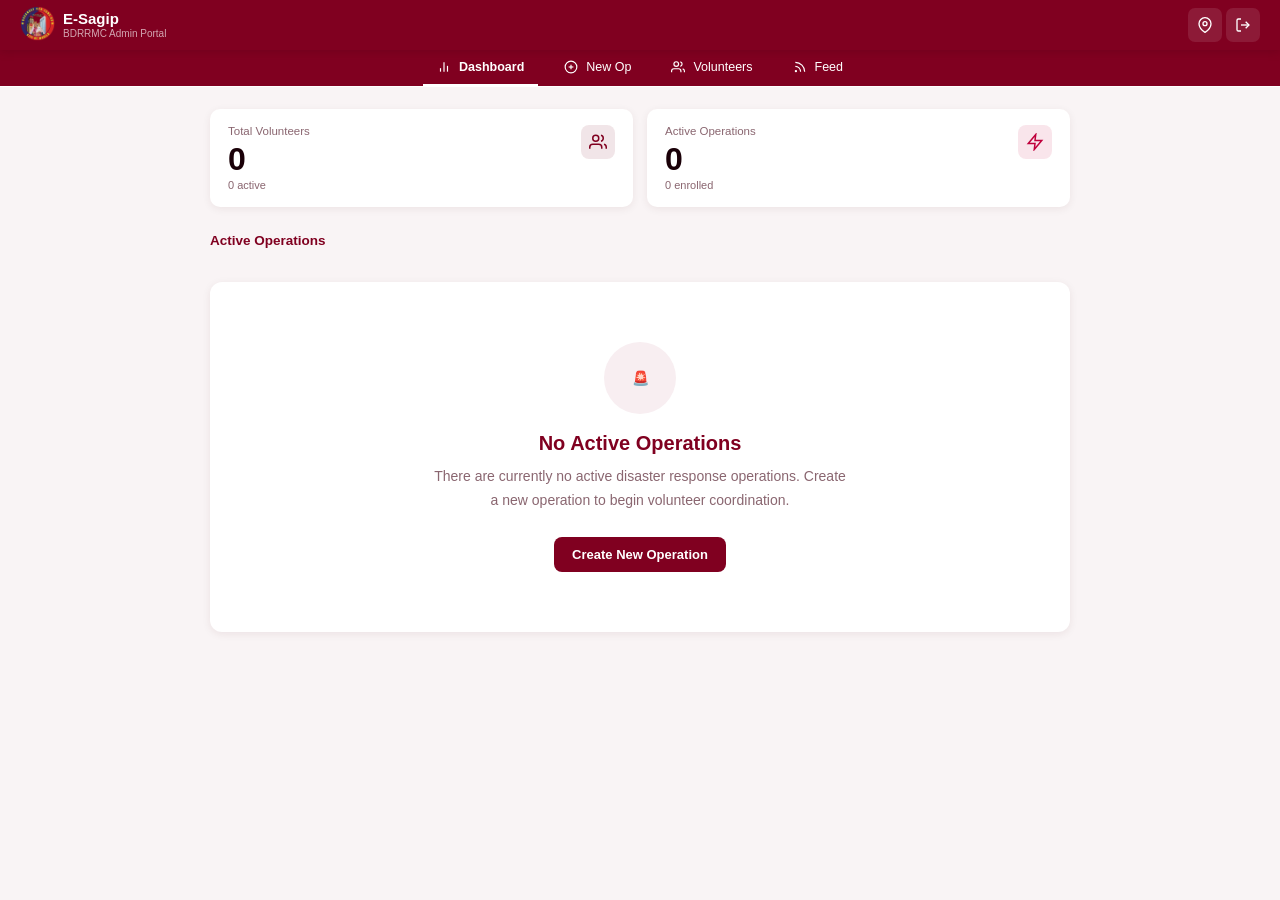
==== commit 070cff47: "Update admin_page.html" ====
--- a/E-Sagip/admin_page.html
+++ b/E-Sagip/admin_page.html
@@ -109,40 +109,6 @@
       </div>
     </div>
 
-    <!-- Volunteer Skills Distribution -->
-    <div class="skills-card">
-      <div class="section-title">Volunteer Skills Distribution</div>
-      <div class="skill-row">
-        <span class="skill-label">Basic First Aid / CPR</span>
-        <div class="skill-bar-wrap"><div class="skill-bar" style="width:0%"></div></div>
-        <span class="skill-count">0</span>
-      </div>
-      <div class="skill-row">
-        <span class="skill-label">Medical Professional</span>
-        <div class="skill-bar-wrap"><div class="skill-bar" style="width:0%"></div></div>
-        <span class="skill-count">0</span>
-      </div>
-      <div class="skill-row">
-        <span class="skill-label">Relief Goods Packing</span>
-        <div class="skill-bar-wrap"><div class="skill-bar" style="width:0%"></div></div>
-        <span class="skill-count">0</span>
-      </div>
-      <div class="skill-row">
-        <span class="skill-label">Debris Clearing & Heavy Lifting</span>
-        <div class="skill-bar-wrap"><div class="skill-bar" style="width:0%"></div></div>
-        <span class="skill-count">0</span>
-      </div>
-      <div class="skill-row">
-        <span class="skill-label">Driver (4-Wheel / Truck / Van)</span>
-        <div class="skill-bar-wrap"><div class="skill-bar" style="width:0%"></div></div>
-        <span class="skill-count">0</span>
-      </div>
-      <div class="skill-row">
-        <span class="skill-label">Boat / Bangka Operator</span>
-        <div class="skill-bar-wrap"><div class="skill-bar" style="width:0%"></div></div>
-        <span class="skill-count">0</span>
-      </div>
-    </div>
 
     <!-- Active Operations -->
     
@@ -207,7 +173,10 @@
       </div>
       <div class="form-group">
         <label>Description</label>
-        <textarea placeholder="Describe the operation objectives and tasks…" rows="4"></textarea>
+      <textarea placeholder="Describe the operation objectives and tasks…" rows="4" id="desc-op" maxlength="300"></textarea>
+      <div style="text-align: right; font-size: 12px; color: gray; margin-top: 4px;">
+      <span id="desc-count">0</span>/300
+</div>
       </div>
       <div class="form-group">
         <label>Required Skills<span class="req">*</span></label>
@@ -331,48 +300,7 @@
     
     <div class="vol-list" id="vol-list">
 
-  <div class="vol-card">
-    <div class="vol-ops">
-      <div class="vol-avatar">MS</div>
-      <div class="vol-info">
-        <div class="vol-name">Sample lang 'to' <span class="vol-badge active">active</span></div>
-        <div class="vol-meta">Purok 2, Brgy. 628 · 09171234567</div>
-        <div class="vol-skills-row">
-          <span class="vstag">Basic First Aid / CPR</span>
-          <span class="vstag">Medical Professional</span>
-        </div>
-      </div>
-      <div class="vol-ops-text">
-        <span class="vol-ops-num">5</span>
-        <span class="vol-ops-lbl">ops</span>
-      </div>
-    </div>
-    <div class="vol-ops-btn">
-      <button class="v-edit" onclick="openEditModal(this)">
-        <svg viewBox="0 0 24 24" fill="none" stroke="currentColor" stroke-width="2" width="16" height="16">
-          <path d="M11 4H4a2 2 0 0 0-2 2v14a2 2 0 0 0 2 2h14a2 2 0 0 0 2-2v-7"/>
-          <path d="M18.5 2.5a2.121 2.121 0 0 1 3 3L12 15l-4 1 1-4 9.5-9.5z"/>
-        </svg>
-        Edit
-      </button>
-      <button class="v-approve" onclick="handleApprove(this)">
-        <svg viewBox="0 0 24 24" fill="none" stroke="currentColor" stroke-width="2" width="16" height="16">
-          <path d="M20 6L9 17l-5-5" />
-        </svg>
-        Approve
-      </button>
-      <button class="v-remove" onclick="openRemoveModal(this)">
-        <svg viewBox="0 0 24 24" fill="none" stroke="currentColor" stroke-width="2" width="16" height="16">
-          <polyline points="3 6 5 6 21 6"/>
-          <path d="M19 6l-1 14a2 2 0 0 1-2 2H8a2 2 0 0 1-2-2L5 6"/>
-          <path d="M10 11v6"/>
-          <path d="M14 11v6"/>
-          <path d="M9 6V4a1 1 0 0 1 1-1h4a1 1 0 0 1 1 1v2"/>
-        </svg>
-        Remove
-      </button>
-    </div>
-  </div>
+  
 
 </div>
 
@@ -398,10 +326,12 @@
       <label class="form-lbl" for="edit-status">Status</label>
        <select class="edit-status" id="edit-status">
             <option disabled selected>Select status</option>
-            <option>active</option>
-            <option>inactive</option>
+            <option value="pending">pending</option>
+            <option value="active">active</option>
+            <option value="inactive">inactive</option>
       </select>
     </div>
+
     <div class="modal-footer">
       <button class="btn-cancel" onclick="closeEditModal()">Cancel</button>
       <button class="btn-save" onclick="saveEditModal()">Save Changes</button>
@@ -501,110 +431,14 @@
   <a href="#" class="a-view">View all →</a>
 </div>
 <div class="recent-op-list" id="recent-op-list">
-<div class="recent-op-card">
-
-  <!-- Image area -->
-  <div class="recent-op-img">
-    <div class="recent-op-img-placeholder">
-     <img src="Images/outreach.jpg" alt="outreach">
-    </div>
-    <div class="recent-op-date">April 3, 2026</div>
-    <div class="recent-op-label">
-      <svg viewBox="0 0 24 24" fill="none" stroke="currentColor"
-           stroke-width="2" width="12" height="12">
-        <polygon points="12 2 15.09 8.26 22 9.27 17 14.14
-                         18.18 21.02 12 17.77 5.82 21.02
-                         7 14.14 2 9.27 8.91 8.26 12 2"/>
-      </svg>
-      Most Impactful Operation – Q1 2026
-    </div>
-  </div>
-
-  <div class="recent-op-body">
-    <p class="recent-op-name">Typhoon Auring Relief Operations</p>
-    <div class="recent-op-loc">
-      <svg viewBox="0 0 24 24" fill="none" stroke="currentColor"
-           stroke-width="2" width="12" height="12">
-        <path d="M12 2C8.13 2 5 5.13 5 9c0 5.25 7 13 7 13s7-7.75 7-13c0-3.87-3.13-7-7-7z"/>
-        <circle cx="12" cy="9" r="2.5"/>
-      </svg>
-      Purok 1–3, Brgy. 628
-    </div>
-
-    <div class="recent-op-badges">
-      <span class="badge-vol">
-        <svg viewBox="0 0 24 24" fill="none" stroke="currentColor"
-             stroke-width="2" width="13" height="13">
-          <path d="M17 21v-2a4 4 0 0 0-4-4H5a4 4 0 0 0-4 4v2"/>
-          <circle cx="9" cy="7" r="4"/>
-          <path d="M23 21v-2a4 4 0 0 0-3-3.87"/>
-          <path d="M16 3.13a4 4 0 0 1 0 7.75"/>
-        </svg>
-        42 volunteers
-      </span>
-      <span class="badge-helped">
-        <svg viewBox="0 0 24 24" fill="none" stroke="currentColor"
-             stroke-width="2" width="13" height="13">
-          <path d="M20.84 4.61a5.5 5.5 0 0 0-7.78 0L12 5.67l-1.06-1.06
-                   a5.5 5.5 0 0 0-7.78 7.78l1.06 1.06L12 21.23l7.78-7.78
-                   1.06-1.06a5.5 5.5 0 0 0 0-7.78z"/>
-        </svg>
-        380 helped
-      </span>
-    </div>
-
-    <p class="recent-op-desc">
-      42 volunteers distributed 380 relief packs to flood-affected families
-      in Purok 1 to 3. Our logistics team worked through the night to ensure
-      no family was left without aid. Maraming salamat sa lahat ng lumahok!
-    </p>
-
-    <div class="recent-op-tags">#ReliefOps</div>
-  </div>
-
-  <div class="recent-op-footer">
-    <label class="recent-op-like" title="Like operation">
-      <input type="checkbox" class="recent-op-like-input" aria-label="Like" />
-      <span class="recent-op-icon-btn recent-op-like-btn">
-        <svg viewBox="0 0 24 24" fill="none" stroke="currentColor"
-             stroke-width="2" width="16" height="16">
-          <path d="M20.84 4.61a5.5 5.5 0 0 0-7.78 0L12 5.67l-1.06-1.06
-                   a5.5 5.5 0 0 0-7.78 7.78l1.06 1.06L12 21.23l7.78-7.78
-                   1.06-1.06a5.5 5.5 0 0 0 0-7.78z"/>
-        </svg>
-        <span class="like-count">0</span>
-      </span>
-    </label>
-    <button class="recent-op-icon-btn">
-      <svg viewBox="0 0 24 24" fill="none" stroke="currentColor"
-           stroke-width="2" width="16" height="16">
-        <path d="M21 15a2 2 0 0 1-2 2H7l-4 4V5a2 2 0 0 1 2-2h14a2 2 0 0 1 2 2z"/>
-      </svg>
-      Comment
-    </button>
-    <button class="recent-op-btn">
-      <svg viewBox="0 0 24 24" fill="none" stroke="currentColor"
-           stroke-width="2" width="16" height="16">
-        <circle cx="18" cy="5" r="3"/>
-        <circle cx="6" cy="12" r="3"/>
-        <circle cx="18" cy="19" r="3"/>
-        <line x1="8.59" y1="13.51" x2="15.42" y2="17.49"/>
-        <line x1="15.41" y1="6.51" x2="8.59" y2="10.49"/>
-      </svg>
-    </button>
-    <span style="flex:1"></span>
-    <button class="post-edit" id="post-edit"> <svg viewBox="0 0 24 24" fill="none" stroke="currentColor" stroke-width="2" width="16" height="16">
-          <path d="M11 4H4a2 2 0 0 0-2 2v14a2 2 0 0 0 2 2h14a2 2 0 0 0 2-2v-7"/>
-          <path d="M18.5 2.5a2.121 2.121 0 0 1 3 3L12 15l-4 1 1-4 9.5-9.5z"/>
-        </svg><span class="a-post-edit">Edit</span></button>
-    <button class="post-remove" id="post-remove"><svg viewBox="0 0 24 24" fill="none" stroke="currentColor" stroke-width="2" width="16" height="16">
-          <polyline points="3 6 5 6 21 6"/>
-          <path d="M19 6l-1 14a2 2 0 0 1-2 2H8a2 2 0 0 1-2-2L5 6"/>
-          <path d="M10 11v6"/>
-          <path d="M14 11v6"/>
-          <path d="M9 6V4a1 1 0 0 1 1-1h4a1 1 0 0 1 1 1v2"/>
-        </svg></button>
-    </div>
+  
+<div class="empty-state">
+        <div class="empty-icon">🚨</div>
+        <h3>No Feed Post Yet</h3>
+        <p>
+            There are currently no feed post
+        </p>
+       </div>
 
 </div>
 </div>
@@ -636,6 +470,7 @@
   </div>
 
   <script src="script.js"></script>
+  <script src="script2.js"></script>
   <script src="vol_filter.js"></script>
   <script src="edit_delete.js"></script>
   <script src="new_operation.js"></script>
--- a/E-Sagip/style.css
+++ b/E-Sagip/style.css
@@ -691,7 +691,7 @@
 .complete:hover {
 
   background-color: #8fd48ba7;
-  transition: background-color 0.3 ease;
+  transition: background-color 0.3s ease;
   cursor: pointer;
 }
 
@@ -1103,6 +1103,12 @@
   color: rgb(49, 3, 3);
 }
 
+.vol-badge.pending {
+  background: rgba(251, 192, 45, 0.24);
+  color: rgb(127, 85, 0);
+}
+
+
 .vol-meta {
   font-size: 11.5px;
   color: var(--text-muted);
@@ -1209,6 +1215,14 @@
     transition: background-color 0.6s ease, color 0.6s ease;
   cursor: pointer;
 }
+
+.v-approve:disabled {
+  background-color: #f1f3f5;
+  border-color: #dee2e6;
+  color: #adb5bd;
+  cursor: not-allowed;
+}
+
 
 .vol-count {
   font-size: 12.5px;
@@ -1385,7 +1399,7 @@
 }
 
 .feed-hero-overlay {
-  background-image: url('Images/outreach.jpg');
+  background-image: url(Images/outreach.jpg);
   background-size: cover;
   background-position: center;
   height: 100%;
@@ -2382,4 +2396,200 @@
       cursor: pointer;
     }
 
+    /* Custom Validation Styles */
+    .input-error {
+      border-color: #E24B4A !important;
+      background-color: #fff9f9 !important;
+    }
+
+    .helper-text {
+      font-size: 11.5px;
+      color: #E24B4A;
+      margin-top: 4px;
+      display: block;
+      font-weight: 500;
+    }
+
+    .char-counter {
+      font-size: 11px;
+      color: var(--text-muted);
+      float: right;
+      margin-top: 2px;
+    }
+
+    /* Spinner and loading state for button */
+    .btn-next.loading {
+      pointer-events: none;
+      opacity: 0.8;
+      display: inline-flex !important;
+      align-items: center;
+      justify-content: center;
+      gap: 8px;
+    }
+
+    .spinner {
+      display: inline-block;
+      width: 14px;
+      height: 14px;
+      border: 2px solid rgba(255, 255, 255, 0.3);
+      border-radius: 50%;
+      border-top-color: white;
+      animation: spin 0.8s linear infinite;
+    }
+
+    @keyframes spin {
+      to { transform: rotate(360deg); }
+    }
+
+    .consent-cb-container label {
+      user-select: none;
+    }
+<!-- ============================================================
+     AUDIT LOG
+     ============================================================ -->
+<style>
+/* ---------- Audit toolbar ---------- */
+.audit-toolbar {
+  padding: 0 16px;
+}
  
+.audit-search-wrap {
+  display: flex;
+  align-items: center;
+  gap: 8px;
+  background: #fff;
+  border: 1.5px solid #e0e0e0;
+  border-radius: 8px;
+  padding: 8px 12px;
+  margin-bottom: 10px;
+}
+ 
+.audit-search-wrap input {
+  border: none;
+  outline: none;
+  width: 100%;
+  font-size: 13px;
+  background: transparent;
+}
+ 
+.audit-filter-row {
+  display: flex;
+  flex-wrap: wrap;
+  gap: 6px;
+  margin-bottom: 10px;
+}
+ 
+.audit-meta-row {
+  display: flex;
+  align-items: center;
+  justify-content: space-between;
+  margin-bottom: 10px;
+}
+ 
+.audit-clear-btn {
+  display: flex;
+  align-items: center;
+  gap: 5px;
+  background: none;
+  border: 1.5px solid #c0392b;
+  color: #c0392b;
+  border-radius: 6px;
+  padding: 5px 10px;
+  font-size: 12px;
+  cursor: pointer;
+  font-weight: 600;
+  transition: background 0.15s, color 0.15s;
+}
+ 
+.audit-clear-btn:hover {
+  background: #c0392b;
+  color: #fff;
+}
+ 
+/* ---------- Audit list & card ---------- */
+.audit-list {
+  display: flex;
+  flex-direction: column;
+  gap: 0;
+  padding: 0 16px 32px;
+}
+ 
+.audit-entry {
+  display: flex;
+  align-items: flex-start;
+  gap: 12px;
+  padding: 12px 0;
+  border-bottom: 1px solid #f0f0f0;
+  animation: fadeInDown 0.25s ease;
+}
+ 
+@keyframes fadeInDown {
+  from { opacity:0; transform:translateY(-6px); }
+  to   { opacity:1; transform:translateY(0); }
+}
+ 
+.audit-dot {
+  width: 36px;
+  height: 36px;
+  border-radius: 50%;
+  display: flex;
+  align-items: center;
+  justify-content: center;
+  flex-shrink: 0;
+  font-size: 15px;
+}
+ 
+/* colour-code by action family */
+.audit-dot.op      { background: #fff3e0; }
+.audit-dot.vol     { background: #e8f5e9; }
+.audit-dot.admin   { background: #e3f2fd; }
+.audit-dot.post    { background: #fce4ec; }
+.audit-dot.auth    { background: #f3e5f5; }
+ 
+.audit-body {
+  flex: 1;
+  min-width: 0;
+}
+ 
+.audit-action-row {
+  display: flex;
+  align-items: center;
+  gap: 8px;
+  flex-wrap: wrap;
+  margin-bottom: 2px;
+}
+ 
+.audit-badge {
+  font-size: 10px;
+  font-weight: 700;
+  padding: 2px 7px;
+  border-radius: 20px;
+  text-transform: uppercase;
+  letter-spacing: 0.04em;
+  white-space: nowrap;
+}
+ 
+.audit-badge.op      { background: #fff3e0; color: #e65100; }
+.audit-badge.vol     { background: #e8f5e9; color: #1b5e20; }
+.audit-badge.admin   { background: #e3f2fd; color: #0d47a1; }
+.audit-badge.post    { background: #fce4ec; color: #880e4f; }
+.audit-badge.auth    { background: #f3e5f5; color: #4a148c; }
+ 
+.audit-actor {
+  font-size: 13px;
+  font-weight: 600;
+  color: #222;
+}
+ 
+.audit-desc {
+  font-size: 12.5px;
+  color: #555;
+  margin-bottom: 2px;
+  word-break: break-word;
+}
+ 
+.audit-time {
+  font-size: 11px;
+  color: #999;
+}
+</style>
--- a/E-Sagip/style2.css
+++ b/E-Sagip/style2.css
@@ -129,7 +129,116 @@
   color: #ffffff;
   text-decoration: underline;
 }
- 
+
+/*for join button*/
+.modal-overlay {
+  position: fixed;
+  top: 0;
+  left: 0;
+  width: 100%;
+  height: 100%;
+  background: rgba(0, 0, 0, 0.5);
+  display: flex;
+  align-items: center;
+  justify-content: center;
+  z-index: 1000;
+}
+
+.modal-overlay.hidden {
+  display: none;
+}
+
+.join-modal {
+  background: #fff;
+  border-radius: 12px;
+  padding: 24px;
+  max-width: 420px;
+  width: 90%;
+  box-shadow: 0 10px 30px rgba(0, 0, 0, 0.2);
+}
+
+.modal-header {
+  display: flex;
+  justify-content: space-between;
+  align-items: center;
+  margin-bottom: 12px;
+}
+
+.modal-header button {
+  background: none;
+  border: none;
+  font-size: 24px;
+  cursor: pointer;
+  line-height: 1;
+}
+
+.join-warning {
+  background: #fff3cd;
+  border: 1px solid #ffe69c;
+  border-radius: 8px;
+  padding: 12px 16px;
+  margin: 16px 0;
+}
+
+.join-warning ul {
+  margin: 8px 0 0;
+  padding-left: 20px;
+}
+
+.modal-actions {
+  display: flex;
+  justify-content: flex-end;
+  gap: 10px;
+  margin-top: 20px;
+}
+
+.cancel-btn {
+  background: #eee;
+  border: none;
+  padding: 10px 18px;
+  border-radius: 6px;
+  cursor: pointer;
+}
+
+.agree-btn {
+  background: maroon;
+  color: #fff;
+  border: none;
+  padding: 10px 18px;
+  border-radius: 6px;
+  cursor: pointer;
+}
+
+/* Not Approved modal reuses the same overlay/box pattern */
+.modal-box {
+  background: #fff;
+  border-radius: 12px;
+  padding: 24px;
+  max-width: 420px;
+  width: 90%;
+  position: relative;
+  box-shadow: 0 10px 30px rgba(0, 0, 0, 0.2);
+}
+
+.modal-close {
+  position: absolute;
+  top: 12px;
+  right: 16px;
+  background: none;
+  border: none;
+  font-size: 22px;
+  cursor: pointer;
+}
+
+.btn-ok {
+  background: maroon;
+  color: #fff;
+  border: none;
+  padding: 10px 18px;
+  border-radius: 6px;
+  cursor: pointer;
+  margin-top: 16px;
+}
 /* ---------- Recovery card ---------- */
 .recovery-card {
   text-align: center;
@@ -1690,14 +1799,29 @@
     color:#222;
 }
 
-.superadmin-page .status-badge{
-    background:#dff3df;
-    color:#2e7d32;
+.superadmin-page .vol-badge {
     padding:4px 10px;
     border-radius:999px;
     font-size:12px;
     font-weight:600;
-}
+    display: inline-block;
+}
+
+.superadmin-page .vol-badge.active {
+    background:#dff3df;
+    color:#2e7d32;
+}
+
+.superadmin-page .vol-badge.pending {
+    background:#fff9c4;
+    color:#f57f17;
+}
+
+.superadmin-page .vol-badge.inactive {
+    background:#ffebee;
+    color:#c62828;
+}
+
 
 .superadmin-page .vol-meta{
     font-size:14px;
@@ -2219,3 +2343,138 @@
     display:inline-block;
     width:calc(100% - 45px);
 }
+
+/* ==========================================================
+   VOLUNTEER PORTAL - OPERATIONS CARD LAYOUT & STYLING
+   ========================================================== */
+
+.portal-container #operationsContainer {
+    display: flex;
+    flex-direction: column;
+    gap: 16px;
+    margin-top: 10px;
+}
+
+.portal-container .op-card {
+    background: var(--white);
+    border-radius: 16px;
+    padding: 20px;
+    border: 1px solid #ececec;
+    box-shadow: 0 4px 12px rgba(0, 0, 0, 0.05);
+    transition: transform 0.25s ease, box-shadow 0.25s ease;
+    display: flex;
+    flex-direction: column;
+    gap: 12px;
+}
+
+.portal-container .op-card:hover {
+    transform: translateY(-2px);
+    box-shadow: 0 6px 18px rgba(74, 0, 21, 0.08);
+}
+
+.portal-container .op-header {
+    display: flex;
+    justify-content: space-between;
+    align-items: center;
+    margin-bottom: 2px;
+}
+
+.portal-container .op-name {
+    font-size: 16px;
+    font-weight: 700;
+    color: var(--text-dark);
+}
+
+.portal-container .op-count {
+    font-size: 12px;
+    font-weight: 600;
+    padding: 4px 10px;
+    border-radius: 8px;
+    background: rgba(128, 0, 32, 0.08);
+    color: var(--primary);
+    display: inline-flex;
+    align-items: center;
+}
+
+.portal-container .op-count.full {
+    background: #ffebee;
+    color: #c62828;
+}
+
+.portal-container .meta-container {
+    margin-bottom: 0px;
+}
+
+.portal-container .op-meta {
+    display: flex;
+    flex-direction: row;
+    gap: 18px;
+    flex-wrap: wrap;
+}
+
+.portal-container .op-meta span {
+    font-size: 12.5px;
+    color: var(--text-muted);
+    display: flex;
+    align-items: center;
+    gap: 6px;
+}
+
+.portal-container .op-meta svg {
+    width: 14px;
+    height: 14px;
+    stroke: var(--text-muted);
+}
+
+.portal-container .op-progress-bar {
+    height: 6px;
+    background: var(--progress-bg);
+    border-radius: 99px;
+    overflow: hidden;
+    margin-top: 4px;
+}
+
+.portal-container .op-progress-fill {
+    height: 100%;
+    background: linear-gradient(90deg, var(--primary) 0%, var(--primary-light) 100%);
+    border-radius: 99px;
+}
+
+.portal-container .comp-container {
+    margin-top: 4px;
+    display: flex;
+    justify-content: flex-end;
+}
+
+.portal-container .btn-join {
+    background: var(--primary);
+    color: var(--white);
+    border: none;
+    border-radius: 999px;
+    padding: 10px 24px;
+    font-family: var(--font-main);
+    font-size: 13.5px;
+    font-weight: 600;
+    cursor: pointer;
+    transition: background-color 0.2s ease, transform 0.15s ease, box-shadow 0.2s ease;
+    box-shadow: 0 3px 8px rgba(128, 0, 32, 0.12);
+}
+
+.portal-container .btn-join:hover:not(:disabled) {
+    background: var(--primary-light);
+    box-shadow: 0 4px 12px rgba(128, 0, 32, 0.22);
+    transform: translateY(-1px);
+}
+
+.portal-container .btn-join:active:not(:disabled) {
+    transform: translateY(0);
+}
+
+.portal-container .btn-join:disabled,
+.portal-container .btn-join.btn-full {
+    background-color: #dee2e6 !important;
+    color: #adb5bd !important;
+    box-shadow: none !important;
+    cursor: not-allowed;
+    transform: none !important;
+}
